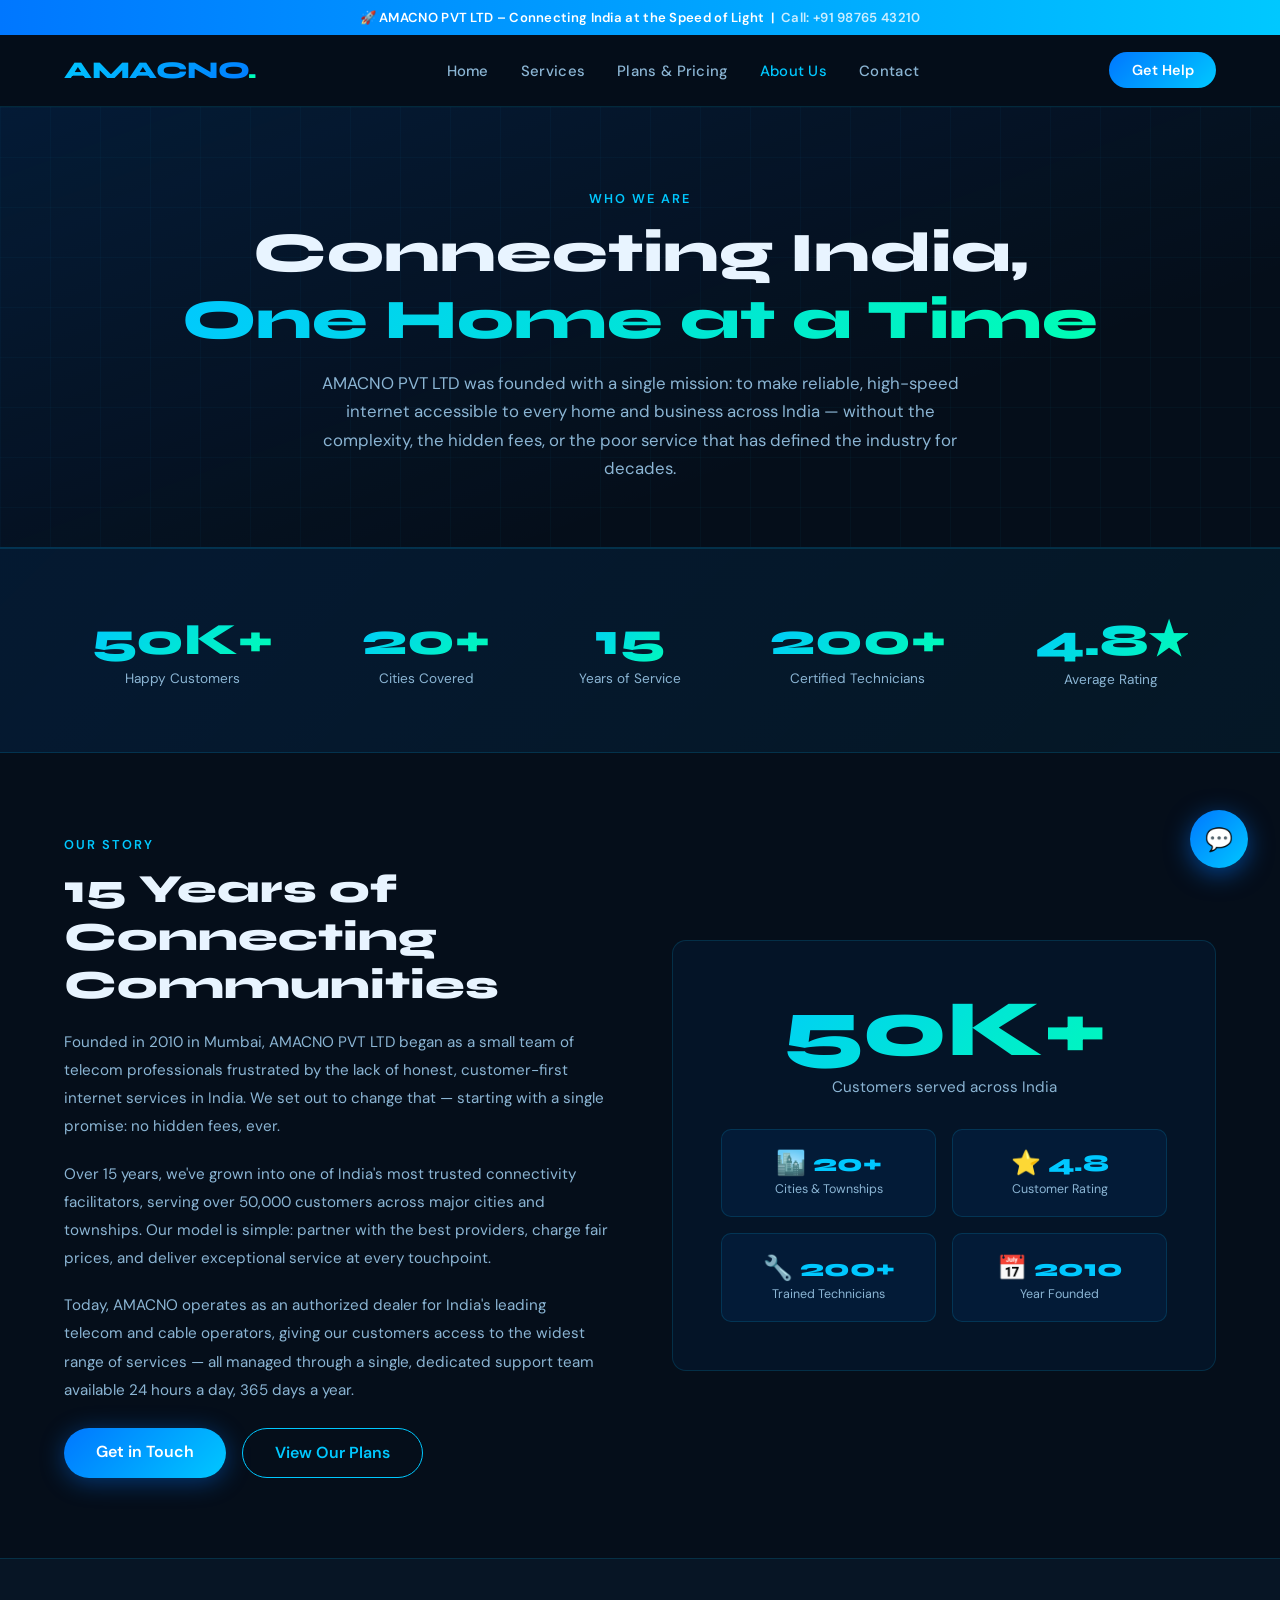
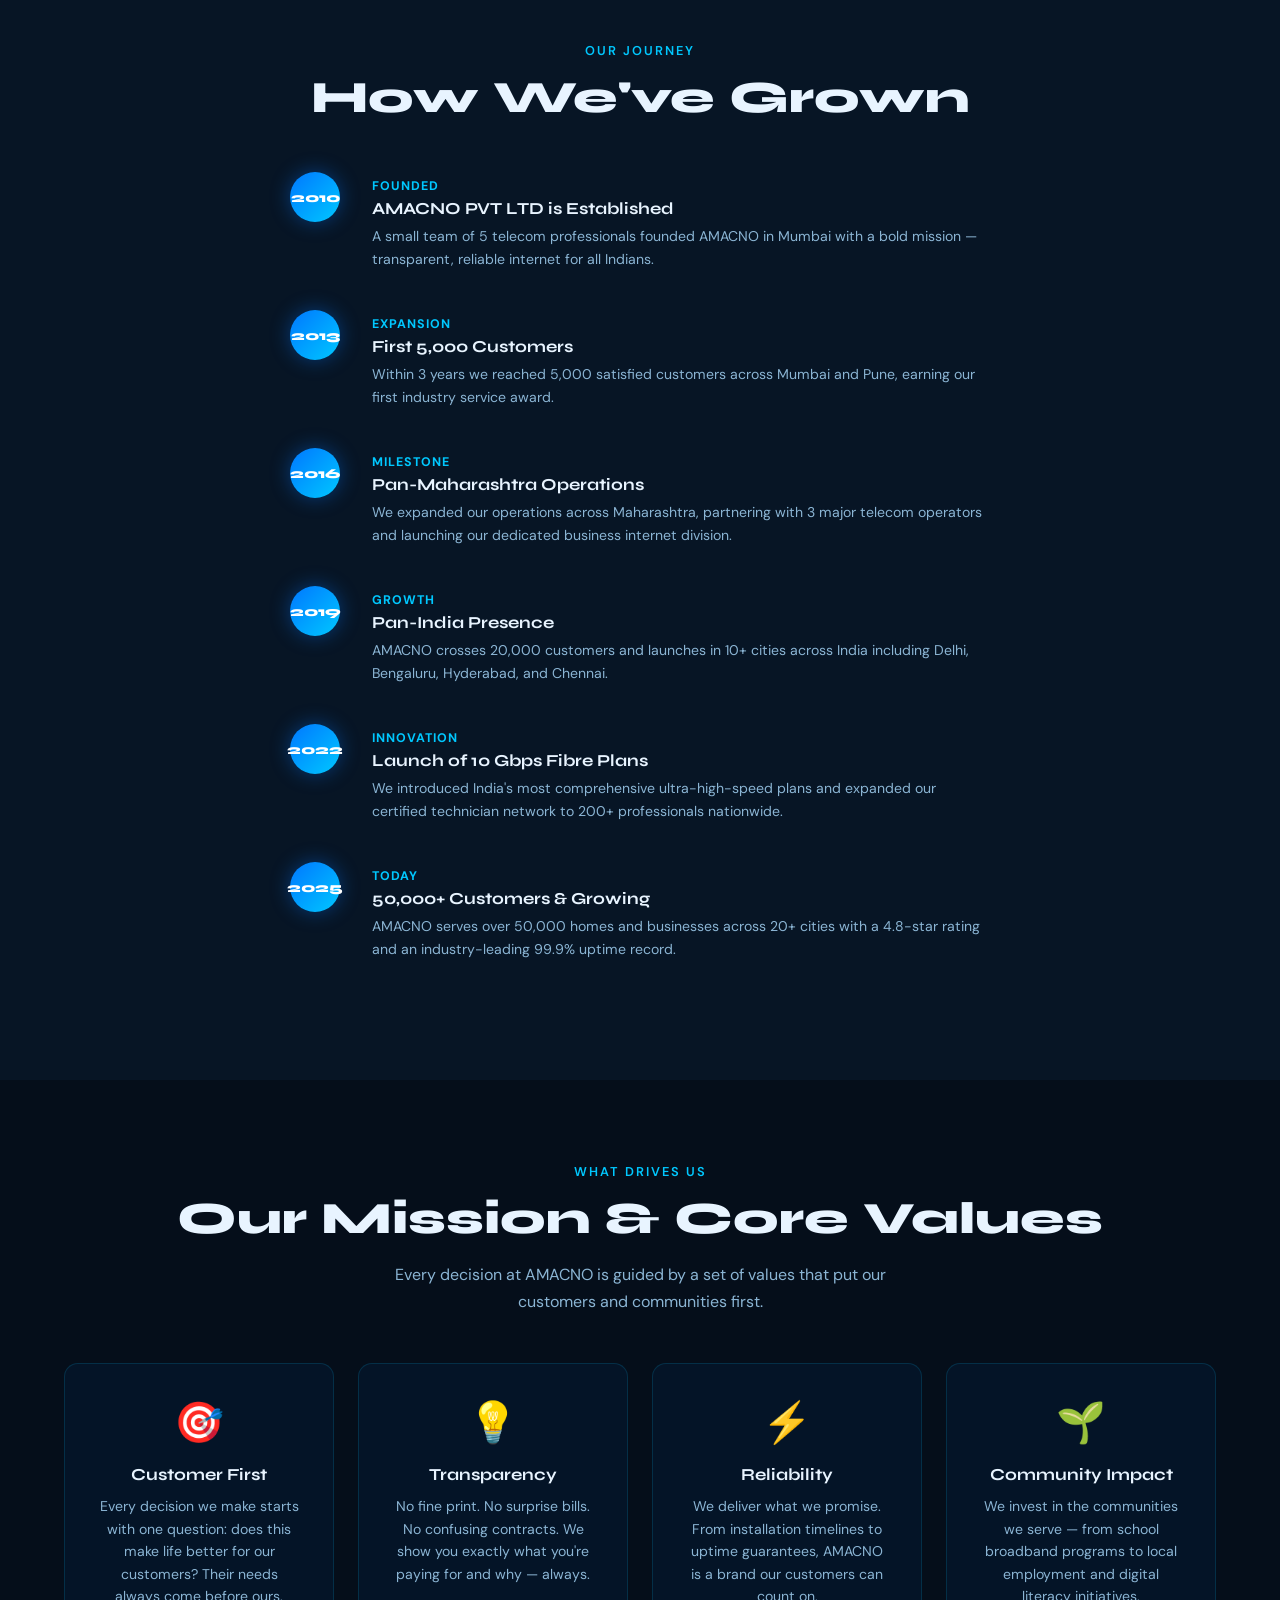
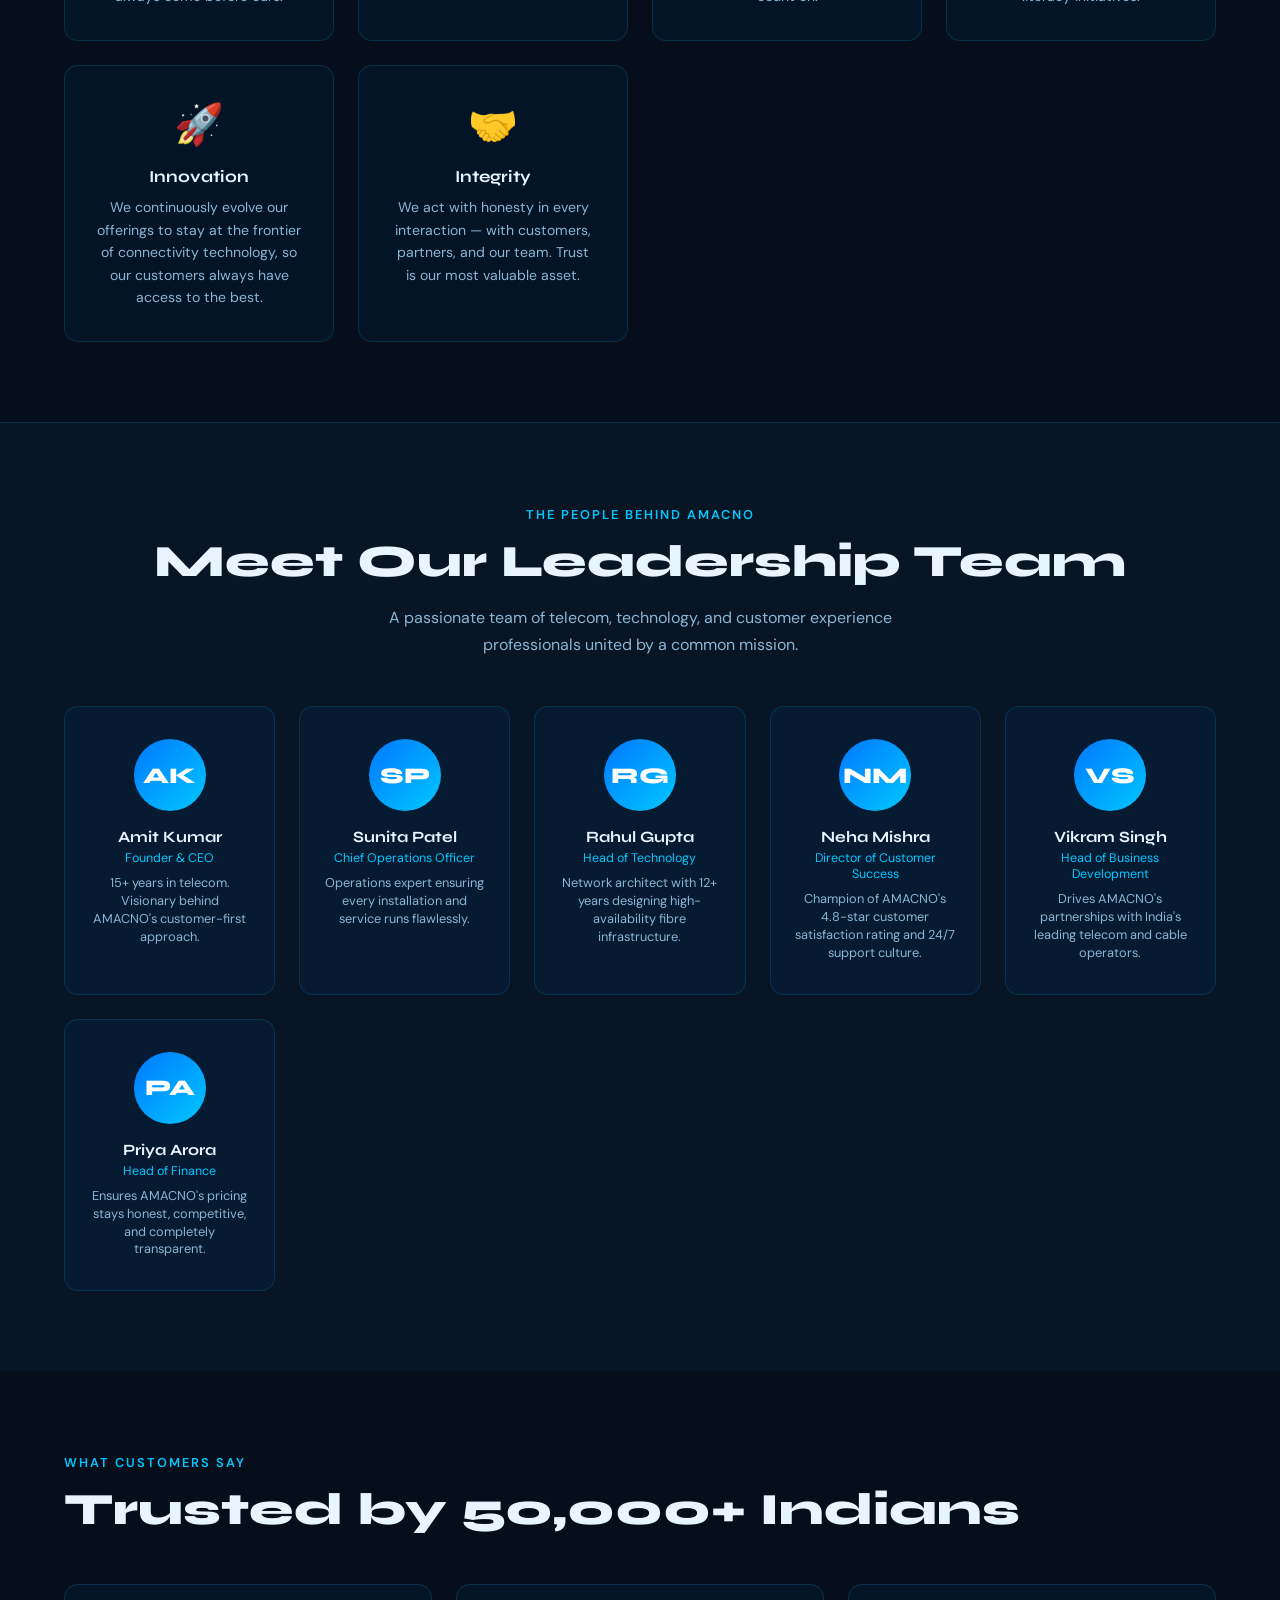
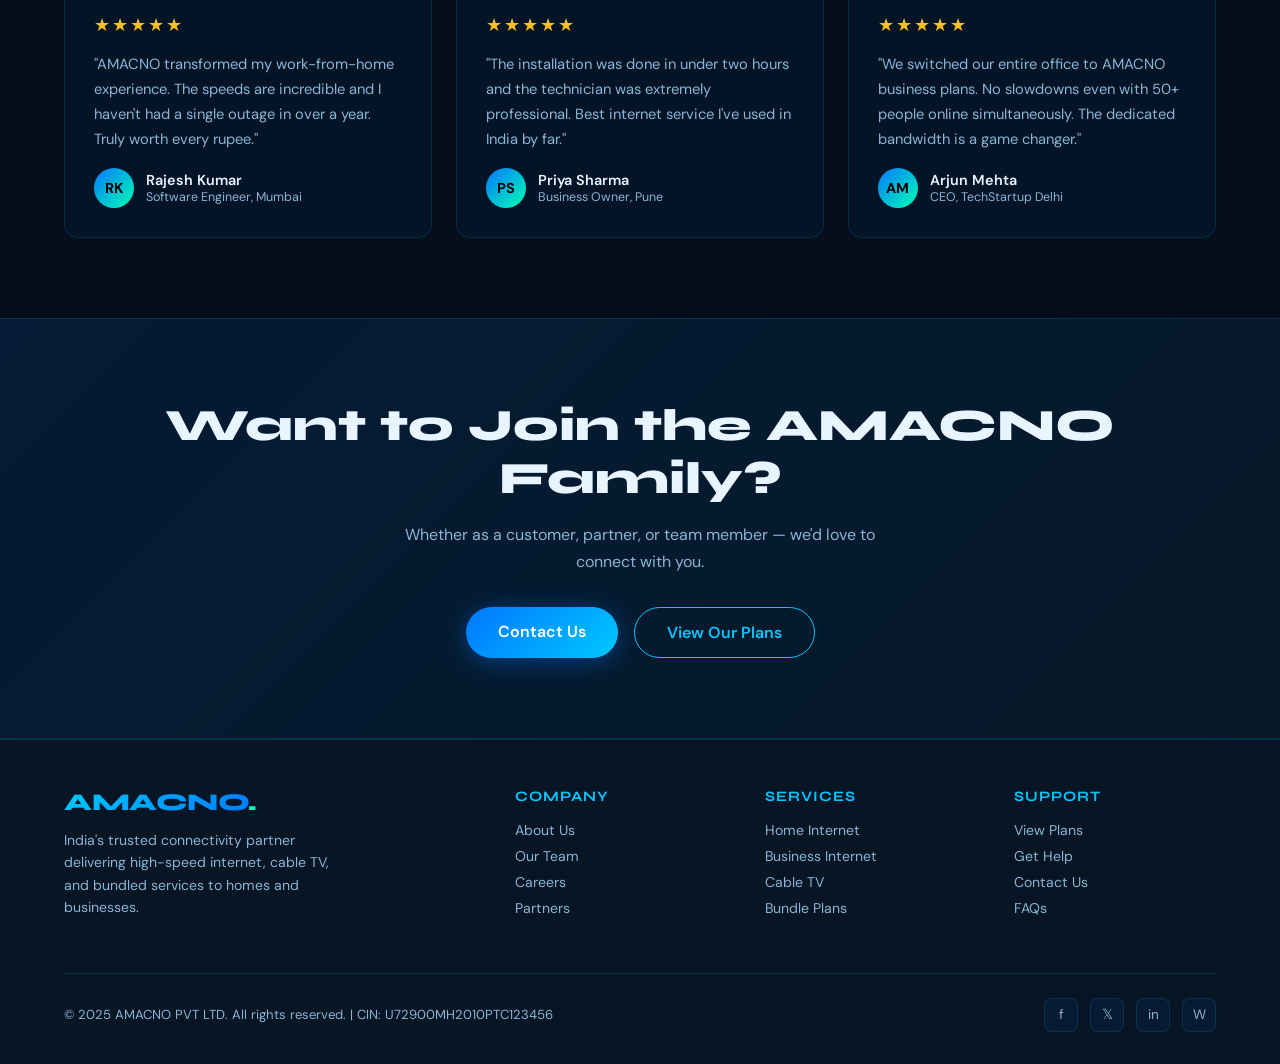
==== aboutus.html @ e86226d3 "Add files via upload" ====
<!DOCTYPE html>
<html lang="en">
<head>
<meta charset="UTF-8"/>
<meta name="viewport" content="width=device-width, initial-scale=1.0"/>
<title>About Us – AMACNO PVT LTD</title>
<link href="https://fonts.googleapis.com/css2?family=Syne:wght@400;600;700;800&family=DM+Sans:wght@300;400;500;600&display=swap" rel="stylesheet"/>
<link rel="stylesheet" href="shared.css"/>
<style>
/* ABOUT HERO */
.about-hero{
  padding:5rem 5vw 4rem;text-align:center;
  background:linear-gradient(160deg,rgba(0,120,255,.12),transparent 70%);
  border-bottom:1px solid var(--border);
  position:relative;overflow:hidden;
}
.about-hero::before{
  content:'';position:absolute;inset:0;
  background-image:linear-gradient(rgba(0,200,255,.03) 1px,transparent 1px),
    linear-gradient(90deg,rgba(0,200,255,.03) 1px,transparent 1px);
  background-size:50px 50px;
}
.about-hero>*{position:relative;z-index:1;}
.about-hero h1{font-family:'Syne',sans-serif;font-size:clamp(2rem,5vw,3.5rem);font-weight:800;margin-bottom:1rem;}
.about-hero .grad{background:linear-gradient(135deg,var(--accent),var(--accent3));-webkit-background-clip:text;-webkit-text-fill-color:transparent;}
.about-hero p{color:var(--text2);max-width:640px;margin:0 auto;line-height:1.7;font-size:1.05rem;}

/* STORY GRID */
.story-grid{display:grid;grid-template-columns:1fr 1fr;gap:4rem;align-items:center;padding:5rem 5vw;}
.story-text h2{font-family:'Syne',sans-serif;font-size:clamp(1.8rem,4vw,2.5rem);font-weight:800;margin-bottom:1.2rem;}
.story-text p{color:var(--text2);line-height:1.85;margin-bottom:1.2rem;font-size:.95rem;}
.about-visual{
  background:var(--card);border:1px solid var(--border);
  border-radius:var(--radius);padding:3rem;text-align:center;
}
.big-num{
  font-family:'Syne',sans-serif;font-size:5rem;font-weight:800;
  background:linear-gradient(135deg,var(--accent),var(--accent3));
  -webkit-background-clip:text;-webkit-text-fill-color:transparent;
  line-height:1;
}
.big-label{color:var(--text2);margin:.5rem 0 2rem;font-size:.95rem;}
.stats-mini{display:grid;grid-template-columns:1fr 1fr;gap:1rem;}
.stat-mini{background:rgba(0,120,255,.08);border:1px solid var(--border);border-radius:10px;padding:1.2rem;text-align:center;}
.stat-mini-num{font-family:'Syne',sans-serif;font-size:1.5rem;font-weight:800;color:var(--accent);}
.stat-mini-label{color:var(--text2);font-size:.78rem;margin-top:.2rem;}

/* TIMELINE */
.timeline{position:relative;padding:5rem 5vw;background:var(--bg2);border-top:1px solid var(--border);}
.timeline-line{position:absolute;left:calc(5vw + 24px);top:0;bottom:0;width:2px;background:linear-gradient(to bottom,transparent,var(--accent),transparent);}
.timeline-items{position:relative;z-index:1;max-width:700px;margin:0 auto;}
.timeline-item{display:flex;gap:2rem;margin-bottom:2.5rem;align-items:flex-start;}
.t-dot{
  width:50px;height:50px;flex-shrink:0;border-radius:50%;
  background:linear-gradient(135deg,var(--accent2),var(--accent));
  display:flex;align-items:center;justify-content:center;
  font-family:'Syne',sans-serif;font-weight:800;font-size:.85rem;color:#fff;
  box-shadow:0 0 20px rgba(0,120,255,.4);
}
.t-content{padding-top:.4rem;}
.t-year{color:var(--accent);font-size:.78rem;font-weight:700;letter-spacing:1px;text-transform:uppercase;}
.t-content h4{font-family:'Syne',sans-serif;font-size:1.05rem;font-weight:700;margin:.2rem 0 .4rem;}
.t-content p{color:var(--text2);font-size:.88rem;line-height:1.6;}

/* VALUES */
.values-grid{display:grid;grid-template-columns:repeat(auto-fit,minmax(220px,1fr));gap:1.5rem;}
.value-card{
  background:var(--card);border:1px solid var(--border);border-radius:var(--radius);
  padding:2rem;text-align:center;
  transition:transform .3s,border-color .3s;
}
.value-card:hover{transform:translateY(-5px);border-color:rgba(0,200,255,.3);}
.value-icon{font-size:2.5rem;margin-bottom:1rem;display:block;}
.value-card h3{font-family:'Syne',sans-serif;font-size:1.05rem;font-weight:700;margin-bottom:.6rem;}
.value-card p{color:var(--text2);font-size:.88rem;line-height:1.6;}

/* TEAM */
.team-grid{display:grid;grid-template-columns:repeat(auto-fit,minmax(180px,1fr));gap:1.5rem;}
.team-card{
  background:var(--card);border:1px solid var(--border);border-radius:var(--radius);
  padding:2rem 1.5rem;text-align:center;transition:transform .3s;
}
.team-card:hover{transform:translateY(-5px);}
.team-avatar{
  width:72px;height:72px;border-radius:50%;
  background:linear-gradient(135deg,var(--accent2),var(--accent));
  margin:0 auto 1rem;display:flex;align-items:center;justify-content:center;
  font-family:'Syne',sans-serif;font-size:1.4rem;font-weight:800;color:#fff;
}
.team-card h3{font-family:'Syne',sans-serif;font-size:.98rem;font-weight:700;}
.team-card .role{color:var(--accent);font-size:.78rem;margin-top:.25rem;}
.team-card .bio{color:var(--text2);font-size:.8rem;margin-top:.5rem;line-height:1.4;}

/* NUMBERS BAND */
.numbers-band{
  display:flex;justify-content:space-around;flex-wrap:wrap;gap:2rem;
  padding:4rem 5vw;
  background:linear-gradient(135deg,rgba(0,120,255,.1),rgba(0,200,255,.05));
  border-top:1px solid var(--border);border-bottom:1px solid var(--border);
}
.num-item{text-align:center;}
.num-big{font-family:'Syne',sans-serif;font-size:2.8rem;font-weight:800;background:linear-gradient(135deg,var(--accent),var(--accent3));-webkit-background-clip:text;-webkit-text-fill-color:transparent;}
.num-label{color:var(--text2);font-size:.85rem;margin-top:.25rem;}

@media(max-width:900px){.story-grid{grid-template-columns:1fr;}.timeline-line{display:none;}}
@media(max-width:640px){.numbers-band{gap:1.5rem;}}
</style>
</head>
<body>

<div class="top-banner">🚀 AMACNO PVT LTD – Connecting India at the Speed of Light &nbsp;|&nbsp; <span>Call: +91 98765 43210</span></div>

<nav>
  <a class="logo" href="index.html">AMACNO<span>.</span></a>
  <ul class="nav-links">
    <li><a href="index.html">Home</a></li>
    <li><a href="services.html">Services</a></li>
    <li><a href="plans.html">Plans & Pricing</a></li>
    <li><a href="aboutus.html" class="active">About Us</a></li>
    <li><a href="contact.html">Contact</a></li>
  </ul>
  <a class="nav-cta" href="contact.html">Get Help</a>
  <button class="hamburger" onclick="toggleMenu()"><span></span><span></span><span></span></button>
</nav>
<div class="mobile-menu" id="mobileMenu">
  <a href="index.html">🏠 Home</a><a href="services.html">📡 Services</a>
  <a href="plans.html">💰 Plans & Pricing</a><a href="aboutus.html">ℹ️ About Us</a>
  <a href="contact.html">📞 Contact</a><a onclick="openHelp()">💬 Get Help</a>
</div>

<!-- ABOUT HERO -->
<div class="about-hero">
  <div class="section-tag">Who We Are</div>
  <h1>Connecting India,<br><span class="grad">One Home at a Time</span></h1>
  <p>AMACNO PVT LTD was founded with a single mission: to make reliable, high-speed internet accessible to every home and business across India — without the complexity, the hidden fees, or the poor service that has defined the industry for decades.</p>
</div>

<!-- NUMBERS BAND -->
<div class="numbers-band">
  <div class="num-item"><div class="num-big">50K+</div><div class="num-label">Happy Customers</div></div>
  <div class="num-item"><div class="num-big">20+</div><div class="num-label">Cities Covered</div></div>
  <div class="num-item"><div class="num-big">15</div><div class="num-label">Years of Service</div></div>
  <div class="num-item"><div class="num-big">200+</div><div class="num-label">Certified Technicians</div></div>
  <div class="num-item"><div class="num-big">4.8★</div><div class="num-label">Average Rating</div></div>
</div>

<!-- STORY SECTION -->
<div class="story-grid">
  <div class="story-text">
    <div class="section-tag">Our Story</div>
    <h2>15 Years of Connecting Communities</h2>
    <p>Founded in 2010 in Mumbai, AMACNO PVT LTD began as a small team of telecom professionals frustrated by the lack of honest, customer-first internet services in India. We set out to change that — starting with a single promise: no hidden fees, ever.</p>
    <p>Over 15 years, we've grown into one of India's most trusted connectivity facilitators, serving over 50,000 customers across major cities and townships. Our model is simple: partner with the best providers, charge fair prices, and deliver exceptional service at every touchpoint.</p>
    <p>Today, AMACNO operates as an authorized dealer for India's leading telecom and cable operators, giving our customers access to the widest range of services — all managed through a single, dedicated support team available 24 hours a day, 365 days a year.</p>
    <div class="btn-group" style="margin-top:1.5rem;">
      <a class="btn-primary" href="contact.html">Get in Touch</a>
      <a class="btn-outline" href="plans.html">View Our Plans</a>
    </div>
  </div>
  <div class="about-visual">
    <div class="big-num">50K+</div>
    <div class="big-label">Customers served across India</div>
    <div class="stats-mini">
      <div class="stat-mini"><div class="stat-mini-num">🏙️ 20+</div><div class="stat-mini-label">Cities & Townships</div></div>
      <div class="stat-mini"><div class="stat-mini-num">⭐ 4.8</div><div class="stat-mini-label">Customer Rating</div></div>
      <div class="stat-mini"><div class="stat-mini-num">🔧 200+</div><div class="stat-mini-label">Trained Technicians</div></div>
      <div class="stat-mini"><div class="stat-mini-num">📅 2010</div><div class="stat-mini-label">Year Founded</div></div>
    </div>
  </div>
</div>

<!-- TIMELINE -->
<div class="timeline">
  <div class="section-header center" style="margin-bottom:3rem;">
    <div class="section-tag">Our Journey</div>
    <h2 class="section-title">How We've Grown</h2>
  </div>
  <div class="timeline-items">
    <div class="timeline-item">
      <div class="t-dot">2010</div>
      <div class="t-content"><div class="t-year">Founded</div><h4>AMACNO PVT LTD is Established</h4><p>A small team of 5 telecom professionals founded AMACNO in Mumbai with a bold mission — transparent, reliable internet for all Indians.</p></div>
    </div>
    <div class="timeline-item">
      <div class="t-dot">2013</div>
      <div class="t-content"><div class="t-year">Expansion</div><h4>First 5,000 Customers</h4><p>Within 3 years we reached 5,000 satisfied customers across Mumbai and Pune, earning our first industry service award.</p></div>
    </div>
    <div class="timeline-item">
      <div class="t-dot">2016</div>
      <div class="t-content"><div class="t-year">Milestone</div><h4>Pan-Maharashtra Operations</h4><p>We expanded our operations across Maharashtra, partnering with 3 major telecom operators and launching our dedicated business internet division.</p></div>
    </div>
    <div class="timeline-item">
      <div class="t-dot">2019</div>
      <div class="t-content"><div class="t-year">Growth</div><h4>Pan-India Presence</h4><p>AMACNO crosses 20,000 customers and launches in 10+ cities across India including Delhi, Bengaluru, Hyderabad, and Chennai.</p></div>
    </div>
    <div class="timeline-item">
      <div class="t-dot">2022</div>
      <div class="t-content"><div class="t-year">Innovation</div><h4>Launch of 10 Gbps Fibre Plans</h4><p>We introduced India's most comprehensive ultra-high-speed plans and expanded our certified technician network to 200+ professionals nationwide.</p></div>
    </div>
    <div class="timeline-item">
      <div class="t-dot">2025</div>
      <div class="t-content"><div class="t-year">Today</div><h4>50,000+ Customers & Growing</h4><p>AMACNO serves over 50,000 homes and businesses across 20+ cities with a 4.8-star rating and an industry-leading 99.9% uptime record.</p></div>
    </div>
  </div>
</div>

<!-- VALUES -->
<section>
  <div class="section-header center">
    <div class="section-tag">What Drives Us</div>
    <h2 class="section-title">Our Mission & Core Values</h2>
    <p class="section-sub">Every decision at AMACNO is guided by a set of values that put our customers and communities first.</p>
  </div>
  <div class="values-grid">
    <div class="value-card"><span class="value-icon">🎯</span><h3>Customer First</h3><p>Every decision we make starts with one question: does this make life better for our customers? Their needs always come before ours.</p></div>
    <div class="value-card"><span class="value-icon">💡</span><h3>Transparency</h3><p>No fine print. No surprise bills. No confusing contracts. We show you exactly what you're paying for and why — always.</p></div>
    <div class="value-card"><span class="value-icon">⚡</span><h3>Reliability</h3><p>We deliver what we promise. From installation timelines to uptime guarantees, AMACNO is a brand our customers can count on.</p></div>
    <div class="value-card"><span class="value-icon">🌱</span><h3>Community Impact</h3><p>We invest in the communities we serve — from school broadband programs to local employment and digital literacy initiatives.</p></div>
    <div class="value-card"><span class="value-icon">🚀</span><h3>Innovation</h3><p>We continuously evolve our offerings to stay at the frontier of connectivity technology, so our customers always have access to the best.</p></div>
    <div class="value-card"><span class="value-icon">🤝</span><h3>Integrity</h3><p>We act with honesty in every interaction — with customers, partners, and our team. Trust is our most valuable asset.</p></div>
  </div>
</section>

<!-- TEAM -->
<section style="background:var(--bg2);border-top:1px solid var(--border);">
  <div class="section-header center">
    <div class="section-tag">The People Behind AMACNO</div>
    <h2 class="section-title">Meet Our Leadership Team</h2>
    <p class="section-sub">A passionate team of telecom, technology, and customer experience professionals united by a common mission.</p>
  </div>
  <div class="team-grid">
    <div class="team-card"><div class="team-avatar">AK</div><h3>Amit Kumar</h3><div class="role">Founder & CEO</div><div class="bio">15+ years in telecom. Visionary behind AMACNO's customer-first approach.</div></div>
    <div class="team-card"><div class="team-avatar">SP</div><h3>Sunita Patel</h3><div class="role">Chief Operations Officer</div><div class="bio">Operations expert ensuring every installation and service runs flawlessly.</div></div>
    <div class="team-card"><div class="team-avatar">RG</div><h3>Rahul Gupta</h3><div class="role">Head of Technology</div><div class="bio">Network architect with 12+ years designing high-availability fibre infrastructure.</div></div>
    <div class="team-card"><div class="team-avatar">NM</div><h3>Neha Mishra</h3><div class="role">Director of Customer Success</div><div class="bio">Champion of AMACNO's 4.8-star customer satisfaction rating and 24/7 support culture.</div></div>
    <div class="team-card"><div class="team-avatar">VS</div><h3>Vikram Singh</h3><div class="role">Head of Business Development</div><div class="bio">Drives AMACNO's partnerships with India's leading telecom and cable operators.</div></div>
    <div class="team-card"><div class="team-avatar">PA</div><h3>Priya Arora</h3><div class="role">Head of Finance</div><div class="bio">Ensures AMACNO's pricing stays honest, competitive, and completely transparent.</div></div>
  </div>
</section>

<!-- TESTIMONIALS -->
<section>
  <div class="section-header">
    <div class="section-tag">What Customers Say</div>
    <h2 class="section-title">Trusted by 50,000+ Indians</h2>
  </div>
  <div class="testimonials-grid">
    <div class="testimonial"><div class="stars">★★★★★</div><p>"AMACNO transformed my work-from-home experience. The speeds are incredible and I haven't had a single outage in over a year. Truly worth every rupee."</p><div class="t-author"><div class="t-avatar">RK</div><div><div class="t-name">Rajesh Kumar</div><div class="t-role">Software Engineer, Mumbai</div></div></div></div>
    <div class="testimonial"><div class="stars">★★★★★</div><p>"The installation was done in under two hours and the technician was extremely professional. Best internet service I've used in India by far."</p><div class="t-author"><div class="t-avatar">PS</div><div><div class="t-name">Priya Sharma</div><div class="t-role">Business Owner, Pune</div></div></div></div>
    <div class="testimonial"><div class="stars">★★★★★</div><p>"We switched our entire office to AMACNO business plans. No slowdowns even with 50+ people online simultaneously. The dedicated bandwidth is a game changer."</p><div class="t-author"><div class="t-avatar">AM</div><div><div class="t-name">Arjun Mehta</div><div class="t-role">CEO, TechStartup Delhi</div></div></div></div>
  </div>
</section>

<!-- CTA -->
<div class="cta-section">
  <h2>Want to Join the AMACNO Family?</h2>
  <p>Whether as a customer, partner, or team member — we'd love to connect with you.</p>
  <div class="btn-group" style="justify-content:center;">
    <a class="btn-primary" href="contact.html">Contact Us</a>
    <a class="btn-outline" href="plans.html">View Our Plans</a>
  </div>
</div>

<!-- FOOTER -->
<footer>
  <div class="footer-grid">
    <div class="footer-brand">
      <a class="logo" href="index.html">AMACNO<span>.</span></a>
      <p>India's trusted connectivity partner delivering high-speed internet, cable TV, and bundled services to homes and businesses.</p>
    </div>
    <div class="footer-col"><h4>Company</h4><a href="aboutus.html">About Us</a><a href="aboutus.html">Our Team</a><a href="contact.html">Careers</a><a href="contact.html">Partners</a></div>
    <div class="footer-col"><h4>Services</h4><a href="services.html">Home Internet</a><a href="services.html">Business Internet</a><a href="services.html">Cable TV</a><a href="services.html">Bundle Plans</a></div>
    <div class="footer-col"><h4>Support</h4><a href="plans.html">View Plans</a><a onclick="openHelp()" style="cursor:pointer;">Get Help</a><a href="contact.html">Contact Us</a><a href="plans.html">FAQs</a></div>
  </div>
  <div class="footer-bottom">
    <div>© 2025 AMACNO PVT LTD. All rights reserved. | CIN: U72900MH2010PTC123456</div>
    <div class="social-links"><a class="social-link">f</a><a class="social-link">𝕏</a><a class="social-link">in</a><a class="social-link">W</a></div>
  </div>
</footer>

<a id="scrollTop" onclick="window.scrollTo({top:0,behavior:'smooth'})">↑</a>
<button class="help-fab" onclick="openHelp()">💬</button>
<div class="overlay" id="overlay" onclick="closeHelp()"></div>
<div class="help-popup" id="helpPopup">
  <div class="popup-header">
    <div class="popup-header-text"><h3>AMACNO Support</h3><p>How can we help you today?</p></div>
    <button class="popup-close" onclick="closeHelp()">✕</button>
  </div>
  <div class="popup-body">
    <div class="popup-options">
      <a class="popup-option" href="plans.html"><div class="pop-icon">💰</div><div><div class="pop-title">View Plans & Pricing</div><div class="pop-sub">Find the right plan for you</div></div></a>
      <a class="popup-option" href="contact.html"><div class="pop-icon">📞</div><div><div class="pop-title">Request a New Connection</div><div class="pop-sub">Get connected in 48 hours</div></div></a>
      <a class="popup-option" href="contact.html"><div class="pop-icon">🔧</div><div><div class="pop-title">Technical Support</div><div class="pop-sub">Troubleshoot your connection</div></div></a>
    </div>
    <div class="popup-chat">
      <p>💬 Chat with us — we reply instantly</p>
      <div class="chat-messages" id="chatMessages"></div>
      <div class="chat-input-row">
        <input class="chat-input" id="chatInput" placeholder="Type your question..." onkeypress="if(event.key==='Enter')sendChat()"/>
        <button class="chat-send" onclick="sendChat()">➤</button>
      </div>
    </div>
  </div>
</div>
<script>
function toggleMenu(){document.getElementById('mobileMenu').classList.toggle('open');}
function openHelp(){document.getElementById('helpPopup').classList.add('active');document.getElementById('overlay').classList.add('active');}
function closeHelp(){document.getElementById('helpPopup').classList.remove('active');document.getElementById('overlay').classList.remove('active');}
const botReplies=["Thanks for your interest in AMACNO! Call +91 98765 43210 for any queries.","We've been connecting India since 2010 with 50,000+ happy customers.","Fill the contact form and our team will respond within the hour.","Plans start from ₹499/month — no hidden fees, no contracts.","We operate in 20+ cities across India. Contact us to check availability."];
let botIdx=0;
function sendChat(){const inp=document.getElementById('chatInput'),msgs=document.getElementById('chatMessages'),txt=inp.value.trim();if(!txt)return;msgs.innerHTML+=`<div class="chat-msg user">${txt}</div>`;inp.value='';setTimeout(()=>{msgs.innerHTML+=`<div class="chat-msg bot">🤖 ${botReplies[botIdx%botReplies.length]}</div>`;botIdx++;msgs.scrollTop=msgs.scrollHeight;},700);msgs.scrollTop=msgs.scrollHeight;}
window.addEventListener('scroll',()=>{document.getElementById('scrollTop').classList.toggle('visible',window.scrollY>400);});
</script>
</body>
</html>
---- shared.css ----
@import url('https://fonts.googleapis.com/css2?family=Syne:wght@400;600;700;800&family=DM+Sans:wght@300;400;500;600&display=swap');

:root {
  --bg: #050e1a;
  --bg2: #071525;
  --bg3: #0a1f36;
  --accent: #00c8ff;
  --accent2: #0077ff;
  --accent3: #00ffb3;
  --text: #e8f4ff;
  --text2: #8bb5d4;
  --card: rgba(0,120,255,0.06);
  --border: rgba(0,200,255,0.15);
  --radius: 14px;
  --nav-h: 72px;
  --shadow: 0 8px 40px rgba(0,120,255,0.15);
}
*{margin:0;padding:0;box-sizing:border-box;}
html{scroll-behavior:smooth;}
body{
  font-family:'DM Sans',sans-serif;
  background:var(--bg);
  color:var(--text);
  min-height:100vh;
  overflow-x:hidden;
}

/* TOP BANNER */
.top-banner{
  background:linear-gradient(90deg,var(--accent2),var(--accent));
  text-align:center;padding:.55rem 1rem;
  font-size:.82rem;font-weight:600;color:#fff;letter-spacing:.3px;
}
.top-banner span{opacity:.8;}

/* NAV */
nav{
  position:sticky;top:0;left:0;right:0;z-index:900;
  height:var(--nav-h);
  background:rgba(5,14,26,0.95);
  backdrop-filter:blur(18px);
  border-bottom:1px solid var(--border);
  display:flex;align-items:center;justify-content:space-between;
  padding:0 5vw;
}
.logo{
  font-family:'Syne',sans-serif;font-weight:800;font-size:1.5rem;
  background:linear-gradient(135deg,var(--accent),var(--accent2));
  -webkit-background-clip:text;-webkit-text-fill-color:transparent;
  letter-spacing:-0.5px;text-decoration:none;
}
.logo span{-webkit-text-fill-color:var(--accent3);}
.nav-links{display:flex;gap:2rem;list-style:none;align-items:center;}
.nav-links a{
  color:var(--text2);text-decoration:none;
  font-size:.93rem;font-weight:500;letter-spacing:.3px;
  transition:color .2s;
}
.nav-links a:hover,.nav-links a.active{color:var(--accent);}
.nav-cta{
  background:linear-gradient(135deg,var(--accent2),var(--accent));
  color:#fff;border:none;padding:.55rem 1.4rem;
  border-radius:50px;font-family:'DM Sans',sans-serif;
  font-size:.9rem;font-weight:600;cursor:pointer;
  text-decoration:none;display:inline-block;
  transition:opacity .2s,transform .2s;
}
.nav-cta:hover{opacity:.85;transform:translateY(-1px);}
.hamburger{display:none;flex-direction:column;gap:5px;cursor:pointer;background:none;border:none;padding:4px;}
.hamburger span{width:24px;height:2px;background:var(--text);border-radius:2px;transition:.3s;}
.mobile-menu{
  display:none;position:fixed;top:calc(var(--nav-h) + 35px);
  left:0;right:0;background:var(--bg2);
  border-bottom:1px solid var(--border);
  padding:1.5rem 5vw;z-index:899;
}
.mobile-menu.open{display:block;}
.mobile-menu a{
  display:block;padding:.75rem 0;color:var(--text2);
  text-decoration:none;font-size:1rem;
  border-bottom:1px solid var(--border);
}
.mobile-menu a:last-child{border:none;}

/* PAGE HERO */
.page-hero{
  padding:5rem 5vw 3.5rem;text-align:center;
  border-bottom:1px solid var(--border);
  background:linear-gradient(160deg,rgba(0,120,255,0.1),transparent 70%);
  position:relative;overflow:hidden;
}
.page-hero::before{
  content:'';position:absolute;inset:0;
  background-image:linear-gradient(rgba(0,200,255,0.03) 1px,transparent 1px),
    linear-gradient(90deg,rgba(0,200,255,0.03) 1px,transparent 1px);
  background-size:50px 50px;
}
.page-hero>*{position:relative;z-index:1;}
.page-hero h1{
  font-family:'Syne',sans-serif;
  font-size:clamp(2rem,5vw,3.2rem);font-weight:800;margin-bottom:.75rem;
}
.page-hero p{color:var(--text2);max-width:580px;margin:0 auto;line-height:1.7;}

/* SECTION */
section{padding:5rem 5vw;}
.section-tag{
  display:inline-block;color:var(--accent);font-size:.8rem;
  font-weight:600;letter-spacing:2px;text-transform:uppercase;margin-bottom:.75rem;
}
.section-title{
  font-family:'Syne',sans-serif;font-size:clamp(1.8rem,4vw,2.8rem);
  font-weight:800;margin-bottom:1rem;
}
.section-sub{color:var(--text2);font-size:1rem;line-height:1.7;max-width:560px;}
.section-header{margin-bottom:3rem;}
.section-header.center{text-align:center;}
.section-header.center .section-sub{margin:0 auto;}

/* CARDS */
.cards-grid{display:grid;grid-template-columns:repeat(auto-fit,minmax(260px,1fr));gap:1.5rem;}
.card{
  background:var(--card);border:1px solid var(--border);
  border-radius:var(--radius);padding:2rem;
  transition:transform .3s,border-color .3s,box-shadow .3s;
  position:relative;overflow:hidden;
}
.card::before{
  content:'';position:absolute;top:0;left:0;right:0;height:2px;
  background:linear-gradient(90deg,var(--accent2),var(--accent));
  opacity:0;transition:opacity .3s;
}
.card:hover{transform:translateY(-6px);border-color:rgba(0,200,255,0.3);box-shadow:var(--shadow);}
.card:hover::before{opacity:1;}
.card-icon{
  width:52px;height:52px;border-radius:12px;
  background:rgba(0,120,255,0.15);
  display:flex;align-items:center;justify-content:center;
  font-size:1.5rem;margin-bottom:1.2rem;
  border:1px solid rgba(0,120,255,0.2);
}
.card h3{font-family:'Syne',sans-serif;font-size:1.1rem;font-weight:700;margin-bottom:.6rem;}
.card p{color:var(--text2);font-size:.9rem;line-height:1.6;}

/* BUTTONS */
.btn-primary{
  background:linear-gradient(135deg,var(--accent2),var(--accent));
  color:#fff;padding:.85rem 2rem;border-radius:50px;
  font-size:1rem;font-weight:600;cursor:pointer;border:none;
  font-family:'DM Sans',sans-serif;text-decoration:none;display:inline-block;
  transition:transform .2s,box-shadow .2s;
  box-shadow:0 4px 24px rgba(0,120,255,0.4);
}
.btn-primary:hover{transform:translateY(-2px);box-shadow:0 8px 32px rgba(0,120,255,0.5);}
.btn-outline{
  background:transparent;border:1.5px solid var(--accent);
  color:var(--accent);padding:.85rem 2rem;border-radius:50px;
  font-size:1rem;font-weight:600;cursor:pointer;
  font-family:'DM Sans',sans-serif;text-decoration:none;display:inline-block;
  transition:background .2s,color .2s;
}
.btn-outline:hover{background:var(--accent);color:#000;}
.btn-group{display:flex;gap:1rem;flex-wrap:wrap;}

/* CTA SECTION */
.cta-section{
  padding:5rem 5vw;text-align:center;
  background:linear-gradient(135deg,rgba(0,120,255,0.12),rgba(0,200,255,0.06));
  border-top:1px solid var(--border);border-bottom:1px solid var(--border);
}
.cta-section h2{font-family:'Syne',sans-serif;font-size:clamp(1.8rem,4vw,2.8rem);font-weight:800;margin-bottom:1rem;}
.cta-section p{color:var(--text2);max-width:520px;margin:0 auto 2rem;line-height:1.7;}
.cta-section .btn-group{justify-content:center;}

/* TESTIMONIALS */
.testimonials-grid{display:grid;grid-template-columns:repeat(auto-fit,minmax(280px,1fr));gap:1.5rem;}
.testimonial{
  background:var(--card);border:1px solid var(--border);
  border-radius:var(--radius);padding:1.8rem;
}
.stars{color:#fbbf24;font-size:1.1rem;margin-bottom:1rem;letter-spacing:2px;}
.testimonial p{color:var(--text2);font-size:.92rem;line-height:1.7;margin-bottom:1rem;}
.t-author{display:flex;align-items:center;gap:.75rem;}
.t-avatar{
  width:40px;height:40px;border-radius:50%;
  background:linear-gradient(135deg,var(--accent2),var(--accent3));
  display:flex;align-items:center;justify-content:center;
  font-weight:700;font-size:.9rem;color:#000;flex-shrink:0;
}
.t-name{font-weight:600;font-size:.9rem;}
.t-role{color:var(--text2);font-size:.78rem;}

/* FAQ */
.faq-section{padding:5rem 5vw;background:var(--bg2);}
.faq-list{max-width:760px;margin:2rem auto 0;}
.faq-item{border:1px solid var(--border);border-radius:10px;margin-bottom:.75rem;overflow:hidden;}
.faq-q{
  padding:1.2rem 1.5rem;cursor:pointer;
  display:flex;justify-content:space-between;align-items:center;
  font-weight:600;font-size:.95rem;transition:background .2s;
}
.faq-q:hover{background:rgba(0,200,255,0.05);}
.faq-q.open{color:var(--accent);}
.faq-icon{font-size:1.2rem;transition:transform .3s;color:var(--accent);}
.faq-q.open .faq-icon{transform:rotate(45deg);}
.faq-a{max-height:0;overflow:hidden;transition:max-height .35s ease;padding:0 1.5rem;color:var(--text2);font-size:.9rem;line-height:1.7;}
.faq-a.open{max-height:200px;padding:0 1.5rem 1.2rem;}

/* FOOTER */
footer{background:var(--bg2);border-top:1px solid var(--border);padding:3rem 5vw 2rem;}
.footer-grid{display:grid;grid-template-columns:2fr 1fr 1fr 1fr;gap:3rem;margin-bottom:3rem;}
.footer-brand p{color:var(--text2);font-size:.88rem;line-height:1.6;margin-top:.75rem;max-width:280px;}
.footer-col h4{font-family:'Syne',sans-serif;font-size:.9rem;font-weight:700;color:var(--accent);letter-spacing:1px;text-transform:uppercase;margin-bottom:1rem;}
.footer-col a{display:block;color:var(--text2);text-decoration:none;font-size:.88rem;margin-bottom:.5rem;transition:color .2s;}
.footer-col a:hover{color:var(--text);}
.footer-bottom{border-top:1px solid var(--border);padding-top:1.5rem;display:flex;justify-content:space-between;align-items:center;flex-wrap:wrap;gap:1rem;font-size:.82rem;color:var(--text2);}
.social-links{display:flex;gap:.75rem;}
.social-link{
  width:34px;height:34px;border-radius:8px;
  background:var(--card);border:1px solid var(--border);
  display:flex;align-items:center;justify-content:center;
  text-decoration:none;color:var(--text2);font-size:.85rem;
  transition:border-color .2s,color .2s;
}
.social-link:hover{border-color:var(--accent);color:var(--accent);}

/* HELP FAB */
.help-fab{
  position:fixed;bottom:2rem;right:2rem;z-index:1000;
  width:58px;height:58px;border-radius:50%;
  background:linear-gradient(135deg,var(--accent2),var(--accent));
  border:none;cursor:pointer;display:flex;align-items:center;justify-content:center;
  font-size:1.4rem;color:#fff;
  box-shadow:0 6px 24px rgba(0,120,255,0.5);
  transition:transform .2s;animation:pulsebtn 2s ease infinite;
}
.help-fab:hover{transform:scale(1.1);}
@keyframes pulsebtn{
  0%,100%{box-shadow:0 6px 24px rgba(0,120,255,0.5);}
  50%{box-shadow:0 6px 36px rgba(0,200,255,0.7);}
}
.overlay{display:none;position:fixed;inset:0;background:rgba(0,0,0,.7);z-index:998;backdrop-filter:blur(4px);}
.overlay.active{display:block;}
.help-popup{
  display:none;position:fixed;bottom:5.5rem;right:2rem;z-index:999;
  width:360px;background:var(--bg3);
  border:1px solid var(--border);border-radius:18px;
  box-shadow:0 24px 60px rgba(0,0,0,.5);overflow:hidden;
}
.help-popup.active{display:block;animation:slideUp .3s ease;}
@keyframes slideUp{from{opacity:0;transform:translateY(20px);}to{opacity:1;transform:translateY(0);}}
.popup-header{
  background:linear-gradient(135deg,var(--accent2),var(--accent));
  padding:1.5rem;display:flex;justify-content:space-between;align-items:center;
}
.popup-header-text h3{font-family:'Syne',sans-serif;font-weight:800;color:#fff;font-size:1.1rem;}
.popup-header-text p{color:rgba(255,255,255,0.8);font-size:.8rem;margin-top:.2rem;}
.popup-close{background:rgba(255,255,255,0.2);border:none;color:#fff;width:28px;height:28px;border-radius:50%;cursor:pointer;font-size:1rem;display:flex;align-items:center;justify-content:center;}
.popup-body{padding:1.5rem;}
.popup-options{display:flex;flex-direction:column;gap:.75rem;margin-bottom:1.25rem;}
.popup-option{
  display:flex;align-items:center;gap:1rem;
  background:var(--card);border:1px solid var(--border);
  border-radius:10px;padding:1rem;text-decoration:none;color:var(--text);
  transition:border-color .2s,transform .2s;
}
.popup-option:hover{border-color:var(--accent);transform:translateX(4px);}
.pop-icon{width:38px;height:38px;border-radius:9px;background:rgba(0,120,255,0.15);display:flex;align-items:center;justify-content:center;font-size:1.1rem;flex-shrink:0;}
.pop-title{font-weight:600;font-size:.9rem;}
.pop-sub{color:var(--text2);font-size:.78rem;margin-top:.1rem;}
.popup-chat{border-top:1px solid var(--border);padding-top:1.25rem;}
.popup-chat p{font-size:.82rem;color:var(--text2);margin-bottom:.75rem;}
.chat-input-row{display:flex;gap:.5rem;}
.chat-input{flex:1;background:rgba(0,120,255,0.06);border:1px solid var(--border);border-radius:8px;padding:.6rem .85rem;color:var(--text);font-family:'DM Sans',sans-serif;font-size:.88rem;outline:none;}
.chat-input:focus{border-color:var(--accent);}
.chat-send{background:var(--accent2);border:none;color:#fff;border-radius:8px;padding:.6rem .9rem;cursor:pointer;font-size:.95rem;transition:background .2s;}
.chat-send:hover{background:var(--accent);}
.chat-messages{margin-top:.75rem;max-height:120px;overflow-y:auto;font-size:.82rem;}
.chat-msg{padding:.4rem .6rem;border-radius:6px;margin-bottom:.4rem;}
.chat-msg.user{background:rgba(0,120,255,0.15);text-align:right;}
.chat-msg.bot{background:rgba(0,200,255,0.08);color:var(--text2);}

/* SCROLL TOP */
#scrollTop{
  position:fixed;bottom:5.5rem;right:5.5rem;z-index:997;
  width:44px;height:44px;border-radius:50%;
  background:var(--bg3);border:1px solid var(--border);
  color:var(--text2);font-size:1.1rem;cursor:pointer;
  display:flex;align-items:center;justify-content:center;
  opacity:0;transition:opacity .3s;text-decoration:none;
}
#scrollTop.visible{opacity:1;}

/* ANIMATIONS */
@keyframes fadeUp{from{opacity:0;transform:translateY(24px);}to{opacity:1;transform:translateY(0);}}
.fade-in{animation:fadeUp .7s ease both;}

/* RESPONSIVE */
@media(max-width:900px){
  .footer-grid{grid-template-columns:1fr 1fr;}
}
@media(max-width:640px){
  .nav-links{display:none;}
  .hamburger{display:flex;}
  .footer-grid{grid-template-columns:1fr;}
  .help-popup{width:calc(100vw - 2rem);right:1rem;}
  #scrollTop{right:4.5rem;bottom:2rem;}
}
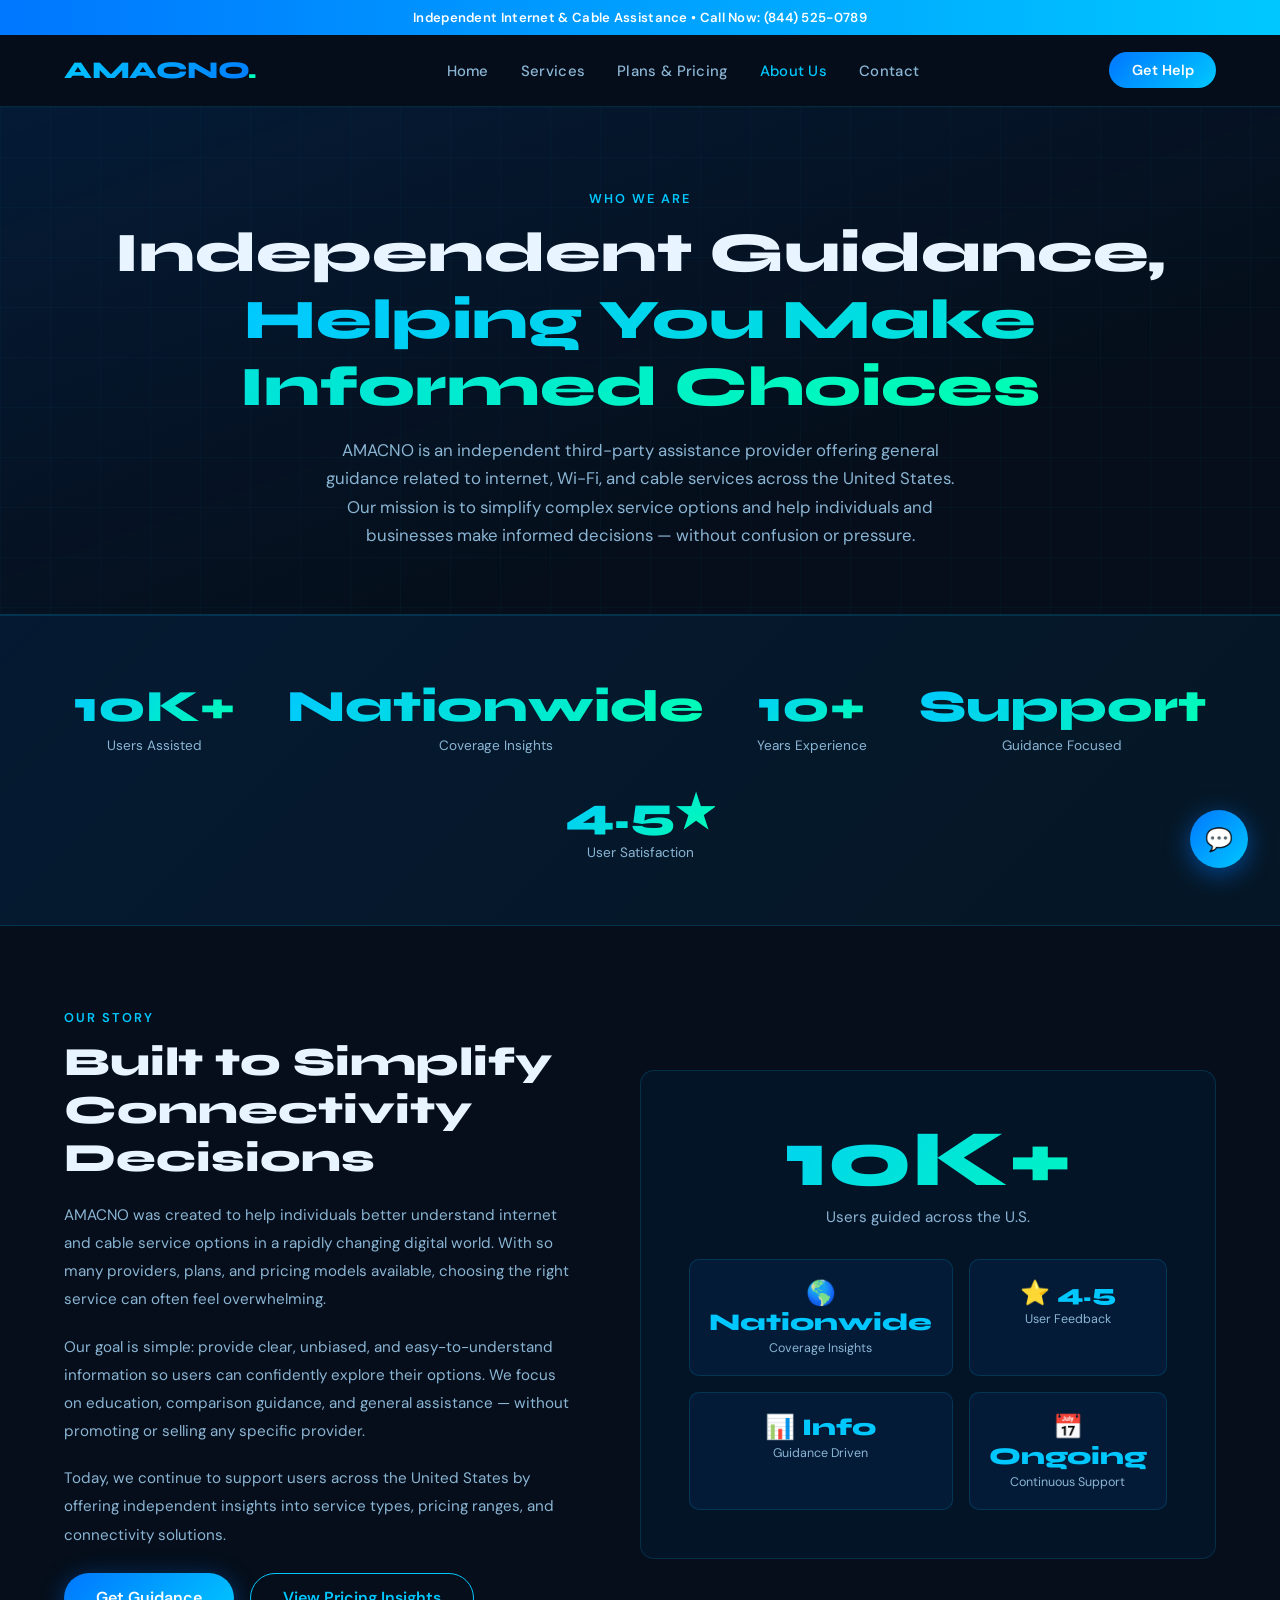
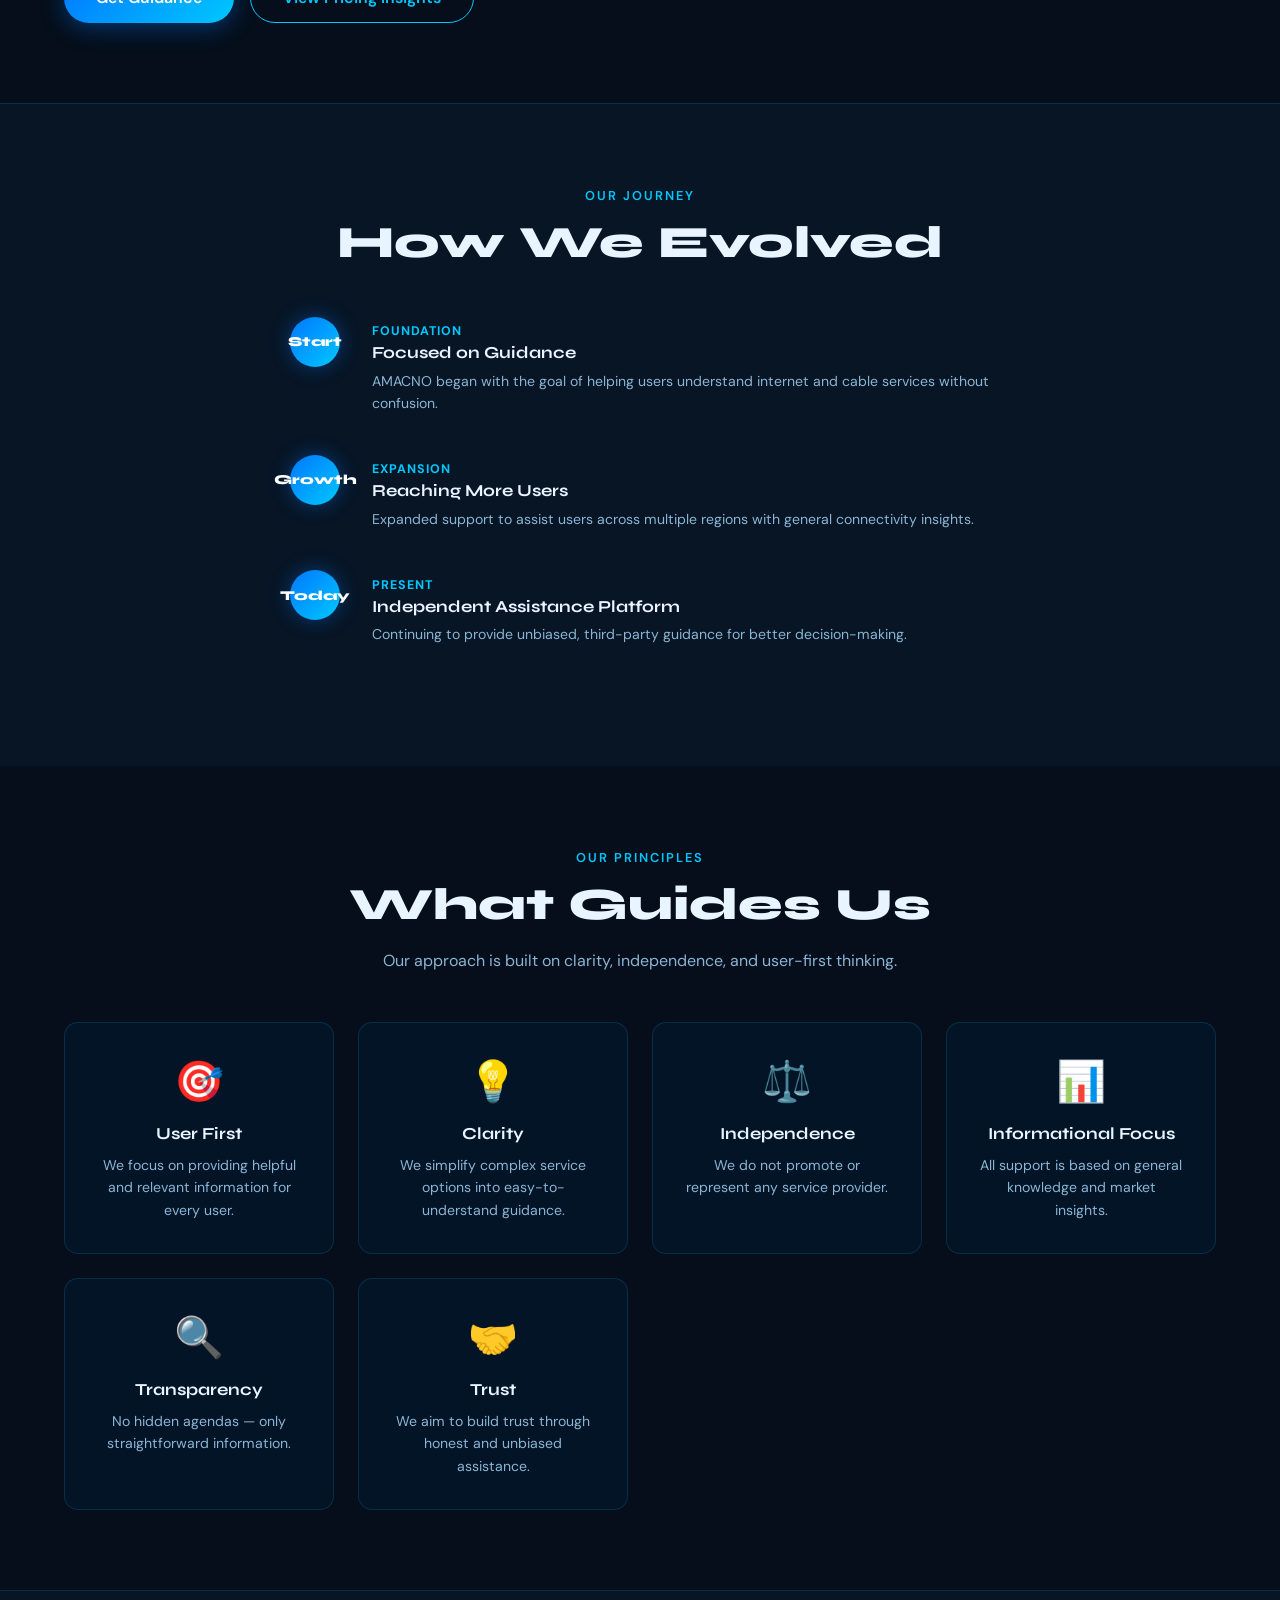
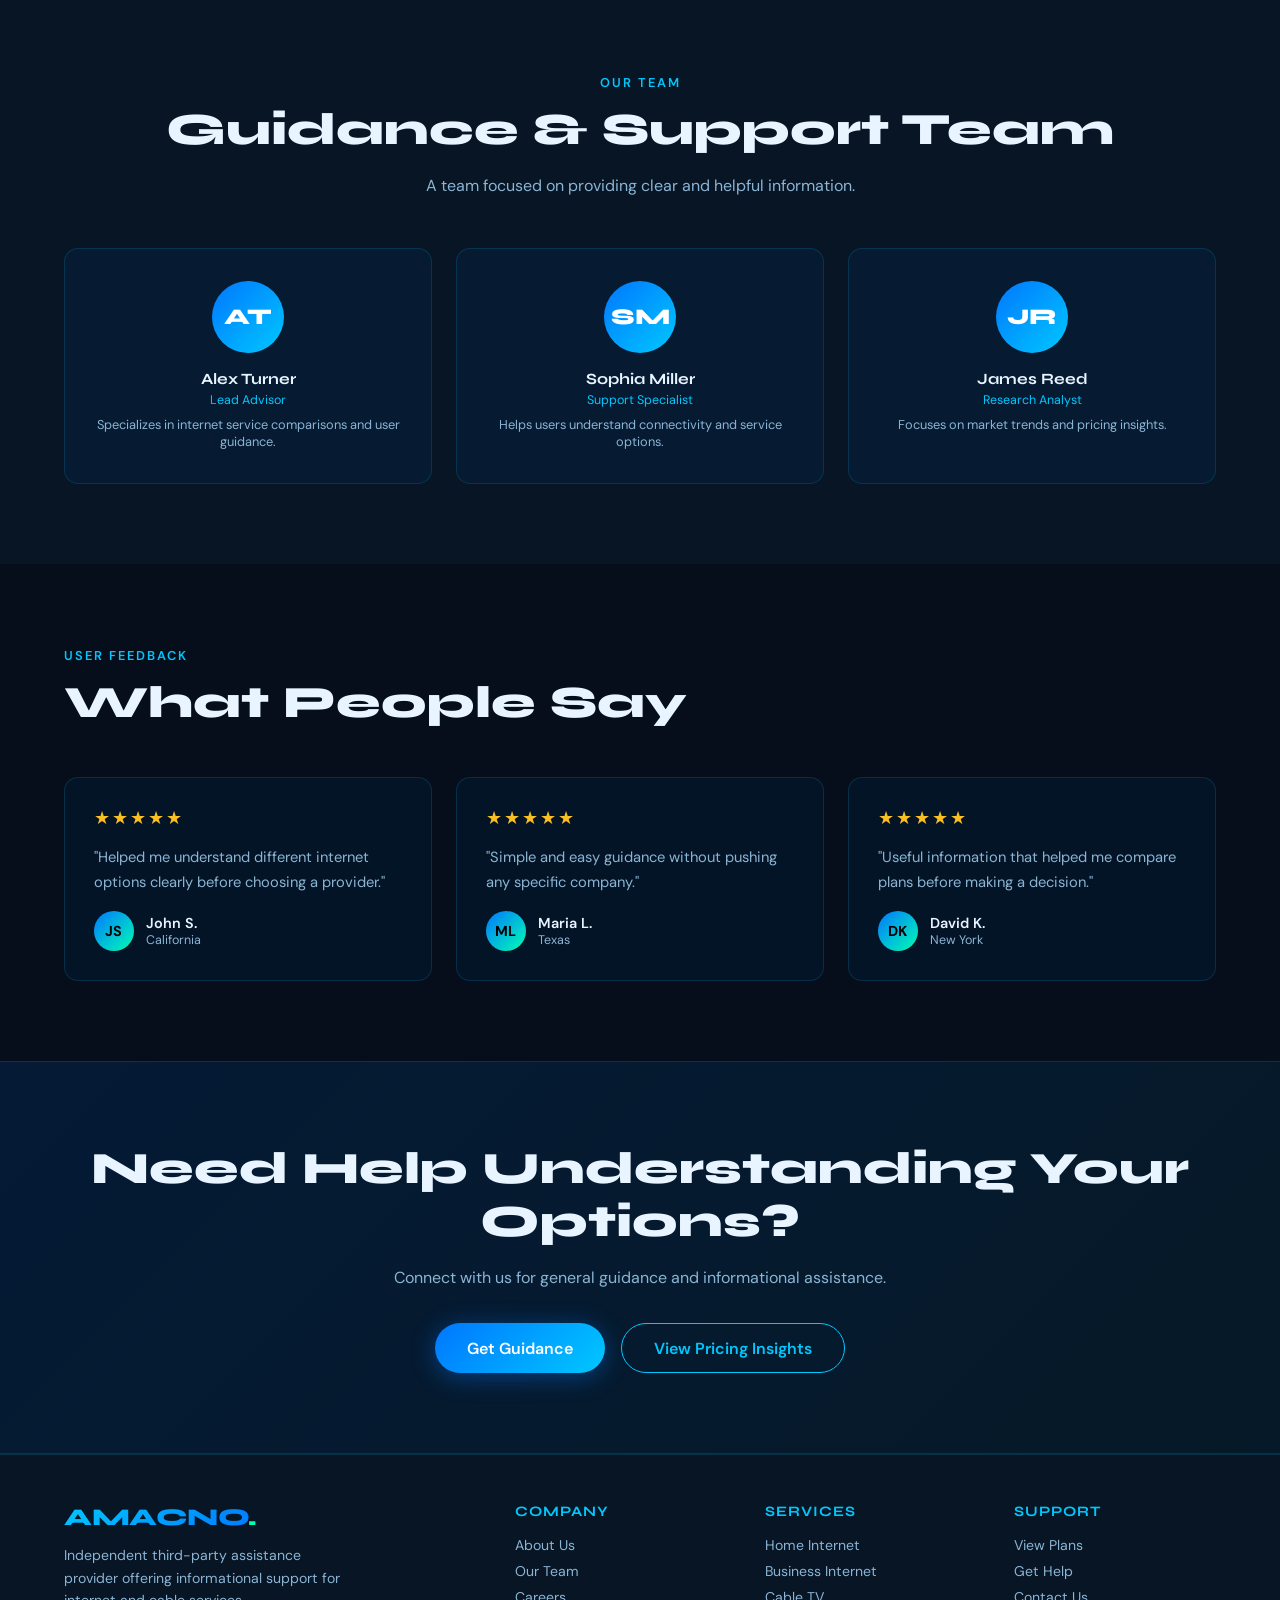
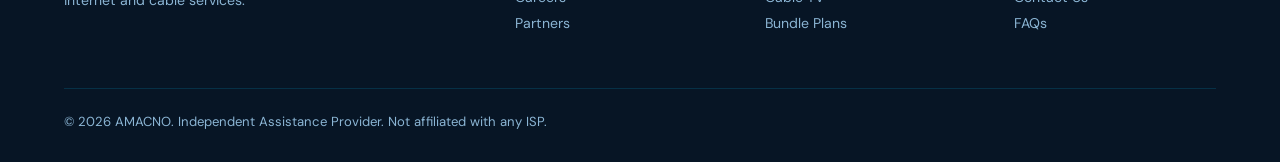
==== commit 823c1e9a: "Add files via upload" ====
--- a/aboutus.html
+++ b/aboutus.html
@@ -108,7 +108,9 @@
 </head>
 <body>
 
-<div class="top-banner">🚀 AMACNO PVT LTD – Connecting India at the Speed of Light &nbsp;|&nbsp; <span>Call: +91 98765 43210</span></div>
+<div class="top-banner">
+Independent Internet & Cable Assistance • Call Now: (844) 525-0789
+</div>
 
 <nav>
   <a class="logo" href="index.html">AMACNO<span>.</span></a>
@@ -131,40 +133,52 @@
 <!-- ABOUT HERO -->
 <div class="about-hero">
   <div class="section-tag">Who We Are</div>
-  <h1>Connecting India,<br><span class="grad">One Home at a Time</span></h1>
-  <p>AMACNO PVT LTD was founded with a single mission: to make reliable, high-speed internet accessible to every home and business across India — without the complexity, the hidden fees, or the poor service that has defined the industry for decades.</p>
+  <h1>Independent Guidance,<br><span class="grad">Helping You Make Informed Choices</span></h1>
+  <p>
+    AMACNO is an independent third-party assistance provider offering general guidance related to internet, Wi-Fi, and cable services across the United States. 
+    Our mission is to simplify complex service options and help individuals and businesses make informed decisions — without confusion or pressure.
+  </p>
 </div>
 
 <!-- NUMBERS BAND -->
 <div class="numbers-band">
-  <div class="num-item"><div class="num-big">50K+</div><div class="num-label">Happy Customers</div></div>
-  <div class="num-item"><div class="num-big">20+</div><div class="num-label">Cities Covered</div></div>
-  <div class="num-item"><div class="num-big">15</div><div class="num-label">Years of Service</div></div>
-  <div class="num-item"><div class="num-big">200+</div><div class="num-label">Certified Technicians</div></div>
-  <div class="num-item"><div class="num-big">4.8★</div><div class="num-label">Average Rating</div></div>
+  <div class="num-item"><div class="num-big">10K+</div><div class="num-label">Users Assisted</div></div>
+  <div class="num-item"><div class="num-big">Nationwide</div><div class="num-label">Coverage Insights</div></div>
+  <div class="num-item"><div class="num-big">10+</div><div class="num-label">Years Experience</div></div>
+  <div class="num-item"><div class="num-big">Support</div><div class="num-label">Guidance Focused</div></div>
+  <div class="num-item"><div class="num-big">4.5★</div><div class="num-label">User Satisfaction</div></div>
 </div>
 
 <!-- STORY SECTION -->
 <div class="story-grid">
   <div class="story-text">
     <div class="section-tag">Our Story</div>
-    <h2>15 Years of Connecting Communities</h2>
-    <p>Founded in 2010 in Mumbai, AMACNO PVT LTD began as a small team of telecom professionals frustrated by the lack of honest, customer-first internet services in India. We set out to change that — starting with a single promise: no hidden fees, ever.</p>
-    <p>Over 15 years, we've grown into one of India's most trusted connectivity facilitators, serving over 50,000 customers across major cities and townships. Our model is simple: partner with the best providers, charge fair prices, and deliver exceptional service at every touchpoint.</p>
-    <p>Today, AMACNO operates as an authorized dealer for India's leading telecom and cable operators, giving our customers access to the widest range of services — all managed through a single, dedicated support team available 24 hours a day, 365 days a year.</p>
+    <h2>Built to Simplify Connectivity Decisions</h2>
+    <p>
+      AMACNO was created to help individuals better understand internet and cable service options in a rapidly changing digital world. 
+      With so many providers, plans, and pricing models available, choosing the right service can often feel overwhelming.
+    </p>
+    <p>
+      Our goal is simple: provide clear, unbiased, and easy-to-understand information so users can confidently explore their options. 
+      We focus on education, comparison guidance, and general assistance — without promoting or selling any specific provider.
+    </p>
+    <p>
+      Today, we continue to support users across the United States by offering independent insights into service types, pricing ranges, and connectivity solutions.
+    </p>
     <div class="btn-group" style="margin-top:1.5rem;">
-      <a class="btn-primary" href="contact.html">Get in Touch</a>
-      <a class="btn-outline" href="plans.html">View Our Plans</a>
-    </div>
-  </div>
+      <button class="btn-primary" onclick="openHelp()">Get Guidance</button>
+      <a class="btn-outline" href="plans.html">View Pricing Insights</a>
+    </div>
+  </div>
+
   <div class="about-visual">
-    <div class="big-num">50K+</div>
-    <div class="big-label">Customers served across India</div>
+    <div class="big-num">10K+</div>
+    <div class="big-label">Users guided across the U.S.</div>
     <div class="stats-mini">
-      <div class="stat-mini"><div class="stat-mini-num">🏙️ 20+</div><div class="stat-mini-label">Cities & Townships</div></div>
-      <div class="stat-mini"><div class="stat-mini-num">⭐ 4.8</div><div class="stat-mini-label">Customer Rating</div></div>
-      <div class="stat-mini"><div class="stat-mini-num">🔧 200+</div><div class="stat-mini-label">Trained Technicians</div></div>
-      <div class="stat-mini"><div class="stat-mini-num">📅 2010</div><div class="stat-mini-label">Year Founded</div></div>
+      <div class="stat-mini"><div class="stat-mini-num">🌎 Nationwide</div><div class="stat-mini-label">Coverage Insights</div></div>
+      <div class="stat-mini"><div class="stat-mini-num">⭐ 4.5</div><div class="stat-mini-label">User Feedback</div></div>
+      <div class="stat-mini"><div class="stat-mini-num">📊 Info</div><div class="stat-mini-label">Guidance Driven</div></div>
+      <div class="stat-mini"><div class="stat-mini-num">📅 Ongoing</div><div class="stat-mini-label">Continuous Support</div></div>
     </div>
   </div>
 </div>
@@ -173,32 +187,35 @@
 <div class="timeline">
   <div class="section-header center" style="margin-bottom:3rem;">
     <div class="section-tag">Our Journey</div>
-    <h2 class="section-title">How We've Grown</h2>
-  </div>
+    <h2 class="section-title">How We Evolved</h2>
+  </div>
+
   <div class="timeline-items">
     <div class="timeline-item">
-      <div class="t-dot">2010</div>
-      <div class="t-content"><div class="t-year">Founded</div><h4>AMACNO PVT LTD is Established</h4><p>A small team of 5 telecom professionals founded AMACNO in Mumbai with a bold mission — transparent, reliable internet for all Indians.</p></div>
-    </div>
+      <div class="t-dot">Start</div>
+      <div class="t-content">
+        <div class="t-year">Foundation</div>
+        <h4>Focused on Guidance</h4>
+        <p>AMACNO began with the goal of helping users understand internet and cable services without confusion.</p>
+      </div>
+    </div>
+
     <div class="timeline-item">
-      <div class="t-dot">2013</div>
-      <div class="t-content"><div class="t-year">Expansion</div><h4>First 5,000 Customers</h4><p>Within 3 years we reached 5,000 satisfied customers across Mumbai and Pune, earning our first industry service award.</p></div>
-    </div>
+      <div class="t-dot">Growth</div>
+      <div class="t-content">
+        <div class="t-year">Expansion</div>
+        <h4>Reaching More Users</h4>
+        <p>Expanded support to assist users across multiple regions with general connectivity insights.</p>
+      </div>
+    </div>
+
     <div class="timeline-item">
-      <div class="t-dot">2016</div>
-      <div class="t-content"><div class="t-year">Milestone</div><h4>Pan-Maharashtra Operations</h4><p>We expanded our operations across Maharashtra, partnering with 3 major telecom operators and launching our dedicated business internet division.</p></div>
-    </div>
-    <div class="timeline-item">
-      <div class="t-dot">2019</div>
-      <div class="t-content"><div class="t-year">Growth</div><h4>Pan-India Presence</h4><p>AMACNO crosses 20,000 customers and launches in 10+ cities across India including Delhi, Bengaluru, Hyderabad, and Chennai.</p></div>
-    </div>
-    <div class="timeline-item">
-      <div class="t-dot">2022</div>
-      <div class="t-content"><div class="t-year">Innovation</div><h4>Launch of 10 Gbps Fibre Plans</h4><p>We introduced India's most comprehensive ultra-high-speed plans and expanded our certified technician network to 200+ professionals nationwide.</p></div>
-    </div>
-    <div class="timeline-item">
-      <div class="t-dot">2025</div>
-      <div class="t-content"><div class="t-year">Today</div><h4>50,000+ Customers & Growing</h4><p>AMACNO serves over 50,000 homes and businesses across 20+ cities with a 4.8-star rating and an industry-leading 99.9% uptime record.</p></div>
+      <div class="t-dot">Today</div>
+      <div class="t-content">
+        <div class="t-year">Present</div>
+        <h4>Independent Assistance Platform</h4>
+        <p>Continuing to provide unbiased, third-party guidance for better decision-making.</p>
+      </div>
     </div>
   </div>
 </div>
@@ -206,57 +223,57 @@
 <!-- VALUES -->
 <section>
   <div class="section-header center">
-    <div class="section-tag">What Drives Us</div>
-    <h2 class="section-title">Our Mission & Core Values</h2>
-    <p class="section-sub">Every decision at AMACNO is guided by a set of values that put our customers and communities first.</p>
-  </div>
+    <div class="section-tag">Our Principles</div>
+    <h2 class="section-title">What Guides Us</h2>
+    <p class="section-sub">Our approach is built on clarity, independence, and user-first thinking.</p>
+  </div>
+
   <div class="values-grid">
-    <div class="value-card"><span class="value-icon">🎯</span><h3>Customer First</h3><p>Every decision we make starts with one question: does this make life better for our customers? Their needs always come before ours.</p></div>
-    <div class="value-card"><span class="value-icon">💡</span><h3>Transparency</h3><p>No fine print. No surprise bills. No confusing contracts. We show you exactly what you're paying for and why — always.</p></div>
-    <div class="value-card"><span class="value-icon">⚡</span><h3>Reliability</h3><p>We deliver what we promise. From installation timelines to uptime guarantees, AMACNO is a brand our customers can count on.</p></div>
-    <div class="value-card"><span class="value-icon">🌱</span><h3>Community Impact</h3><p>We invest in the communities we serve — from school broadband programs to local employment and digital literacy initiatives.</p></div>
-    <div class="value-card"><span class="value-icon">🚀</span><h3>Innovation</h3><p>We continuously evolve our offerings to stay at the frontier of connectivity technology, so our customers always have access to the best.</p></div>
-    <div class="value-card"><span class="value-icon">🤝</span><h3>Integrity</h3><p>We act with honesty in every interaction — with customers, partners, and our team. Trust is our most valuable asset.</p></div>
+    <div class="value-card"><span class="value-icon">🎯</span><h3>User First</h3><p>We focus on providing helpful and relevant information for every user.</p></div>
+    <div class="value-card"><span class="value-icon">💡</span><h3>Clarity</h3><p>We simplify complex service options into easy-to-understand guidance.</p></div>
+    <div class="value-card"><span class="value-icon">⚖️</span><h3>Independence</h3><p>We do not promote or represent any service provider.</p></div>
+    <div class="value-card"><span class="value-icon">📊</span><h3>Informational Focus</h3><p>All support is based on general knowledge and market insights.</p></div>
+    <div class="value-card"><span class="value-icon">🔍</span><h3>Transparency</h3><p>No hidden agendas — only straightforward information.</p></div>
+    <div class="value-card"><span class="value-icon">🤝</span><h3>Trust</h3><p>We aim to build trust through honest and unbiased assistance.</p></div>
   </div>
 </section>
 
 <!-- TEAM -->
 <section style="background:var(--bg2);border-top:1px solid var(--border);">
   <div class="section-header center">
-    <div class="section-tag">The People Behind AMACNO</div>
-    <h2 class="section-title">Meet Our Leadership Team</h2>
-    <p class="section-sub">A passionate team of telecom, technology, and customer experience professionals united by a common mission.</p>
-  </div>
+    <div class="section-tag">Our Team</div>
+    <h2 class="section-title">Guidance & Support Team</h2>
+    <p class="section-sub">A team focused on providing clear and helpful information.</p>
+  </div>
+
   <div class="team-grid">
-    <div class="team-card"><div class="team-avatar">AK</div><h3>Amit Kumar</h3><div class="role">Founder & CEO</div><div class="bio">15+ years in telecom. Visionary behind AMACNO's customer-first approach.</div></div>
-    <div class="team-card"><div class="team-avatar">SP</div><h3>Sunita Patel</h3><div class="role">Chief Operations Officer</div><div class="bio">Operations expert ensuring every installation and service runs flawlessly.</div></div>
-    <div class="team-card"><div class="team-avatar">RG</div><h3>Rahul Gupta</h3><div class="role">Head of Technology</div><div class="bio">Network architect with 12+ years designing high-availability fibre infrastructure.</div></div>
-    <div class="team-card"><div class="team-avatar">NM</div><h3>Neha Mishra</h3><div class="role">Director of Customer Success</div><div class="bio">Champion of AMACNO's 4.8-star customer satisfaction rating and 24/7 support culture.</div></div>
-    <div class="team-card"><div class="team-avatar">VS</div><h3>Vikram Singh</h3><div class="role">Head of Business Development</div><div class="bio">Drives AMACNO's partnerships with India's leading telecom and cable operators.</div></div>
-    <div class="team-card"><div class="team-avatar">PA</div><h3>Priya Arora</h3><div class="role">Head of Finance</div><div class="bio">Ensures AMACNO's pricing stays honest, competitive, and completely transparent.</div></div>
+    <div class="team-card"><div class="team-avatar">AT</div><h3>Alex Turner</h3><div class="role">Lead Advisor</div><div class="bio">Specializes in internet service comparisons and user guidance.</div></div>
+    <div class="team-card"><div class="team-avatar">SM</div><h3>Sophia Miller</h3><div class="role">Support Specialist</div><div class="bio">Helps users understand connectivity and service options.</div></div>
+    <div class="team-card"><div class="team-avatar">JR</div><h3>James Reed</h3><div class="role">Research Analyst</div><div class="bio">Focuses on market trends and pricing insights.</div></div>
   </div>
 </section>
 
 <!-- TESTIMONIALS -->
 <section>
   <div class="section-header">
-    <div class="section-tag">What Customers Say</div>
-    <h2 class="section-title">Trusted by 50,000+ Indians</h2>
-  </div>
+    <div class="section-tag">User Feedback</div>
+    <h2 class="section-title">What People Say</h2>
+  </div>
+
   <div class="testimonials-grid">
-    <div class="testimonial"><div class="stars">★★★★★</div><p>"AMACNO transformed my work-from-home experience. The speeds are incredible and I haven't had a single outage in over a year. Truly worth every rupee."</p><div class="t-author"><div class="t-avatar">RK</div><div><div class="t-name">Rajesh Kumar</div><div class="t-role">Software Engineer, Mumbai</div></div></div></div>
-    <div class="testimonial"><div class="stars">★★★★★</div><p>"The installation was done in under two hours and the technician was extremely professional. Best internet service I've used in India by far."</p><div class="t-author"><div class="t-avatar">PS</div><div><div class="t-name">Priya Sharma</div><div class="t-role">Business Owner, Pune</div></div></div></div>
-    <div class="testimonial"><div class="stars">★★★★★</div><p>"We switched our entire office to AMACNO business plans. No slowdowns even with 50+ people online simultaneously. The dedicated bandwidth is a game changer."</p><div class="t-author"><div class="t-avatar">AM</div><div><div class="t-name">Arjun Mehta</div><div class="t-role">CEO, TechStartup Delhi</div></div></div></div>
+    <div class="testimonial"><div class="stars">★★★★★</div><p>"Helped me understand different internet options clearly before choosing a provider."</p><div class="t-author"><div class="t-avatar">JS</div><div><div class="t-name">John S.</div><div class="t-role">California</div></div></div></div>
+    <div class="testimonial"><div class="stars">★★★★★</div><p>"Simple and easy guidance without pushing any specific company."</p><div class="t-author"><div class="t-avatar">ML</div><div><div class="t-name">Maria L.</div><div class="t-role">Texas</div></div></div></div>
+    <div class="testimonial"><div class="stars">★★★★★</div><p>"Useful information that helped me compare plans before making a decision."</p><div class="t-author"><div class="t-avatar">DK</div><div><div class="t-name">David K.</div><div class="t-role">New York</div></div></div></div>
   </div>
 </section>
 
 <!-- CTA -->
 <div class="cta-section">
-  <h2>Want to Join the AMACNO Family?</h2>
-  <p>Whether as a customer, partner, or team member — we'd love to connect with you.</p>
+  <h2>Need Help Understanding Your Options?</h2>
+  <p>Connect with us for general guidance and informational assistance.</p>
   <div class="btn-group" style="justify-content:center;">
-    <a class="btn-primary" href="contact.html">Contact Us</a>
-    <a class="btn-outline" href="plans.html">View Our Plans</a>
+    <button class="btn-primary" onclick="openHelp()">Get Guidance</button>
+    <a class="btn-outline" href="plans.html">View Pricing Insights</a>
   </div>
 </div>
 
@@ -264,16 +281,38 @@
 <footer>
   <div class="footer-grid">
     <div class="footer-brand">
-      <a class="logo" href="index.html">AMACNO<span>.</span></a>
-      <p>India's trusted connectivity partner delivering high-speed internet, cable TV, and bundled services to homes and businesses.</p>
-    </div>
-    <div class="footer-col"><h4>Company</h4><a href="aboutus.html">About Us</a><a href="aboutus.html">Our Team</a><a href="contact.html">Careers</a><a href="contact.html">Partners</a></div>
-    <div class="footer-col"><h4>Services</h4><a href="services.html">Home Internet</a><a href="services.html">Business Internet</a><a href="services.html">Cable TV</a><a href="services.html">Bundle Plans</a></div>
-    <div class="footer-col"><h4>Support</h4><a href="plans.html">View Plans</a><a onclick="openHelp()" style="cursor:pointer;">Get Help</a><a href="contact.html">Contact Us</a><a href="plans.html">FAQs</a></div>
+      <a class="logo" href="index.html" style="text-decoration:none;">AMACNO<span>.</span></a>
+      <p>
+        Independent third-party assistance provider offering informational support 
+        for internet and cable services.
+      </p>
+    </div>
+    <div class="footer-col">
+      <h4>Company</h4>
+      <a href="aboutus.html">About Us</a>
+      <a href="aboutus.html">Our Team</a>
+      <a href="contact.html">Careers</a>
+      <a href="contact.html">Partners</a>
+    </div>
+    <div class="footer-col">
+      <h4>Services</h4>
+      <a href="services.html">Home Internet</a>
+      <a href="services.html">Business Internet</a>
+      <a href="services.html">Cable TV</a>
+      <a href="services.html">Bundle Plans</a>
+    </div>
+    <div class="footer-col">
+      <h4>Support</h4>
+      <a href="plans.html">View Plans</a>
+      <a onclick="openHelp()" style="cursor:pointer;">Get Help</a>
+      <a href="contact.html">Contact Us</a>
+      <a href="plans.html">FAQs</a>
+    </div>
   </div>
   <div class="footer-bottom">
-    <div>© 2025 AMACNO PVT LTD. All rights reserved. | CIN: U72900MH2010PTC123456</div>
-    <div class="social-links"><a class="social-link">f</a><a class="social-link">𝕏</a><a class="social-link">in</a><a class="social-link">W</a></div>
+    <div>
+      © 2026 AMACNO. Independent Assistance Provider. Not affiliated with any ISP.
+    </div>
   </div>
 </footer>
 
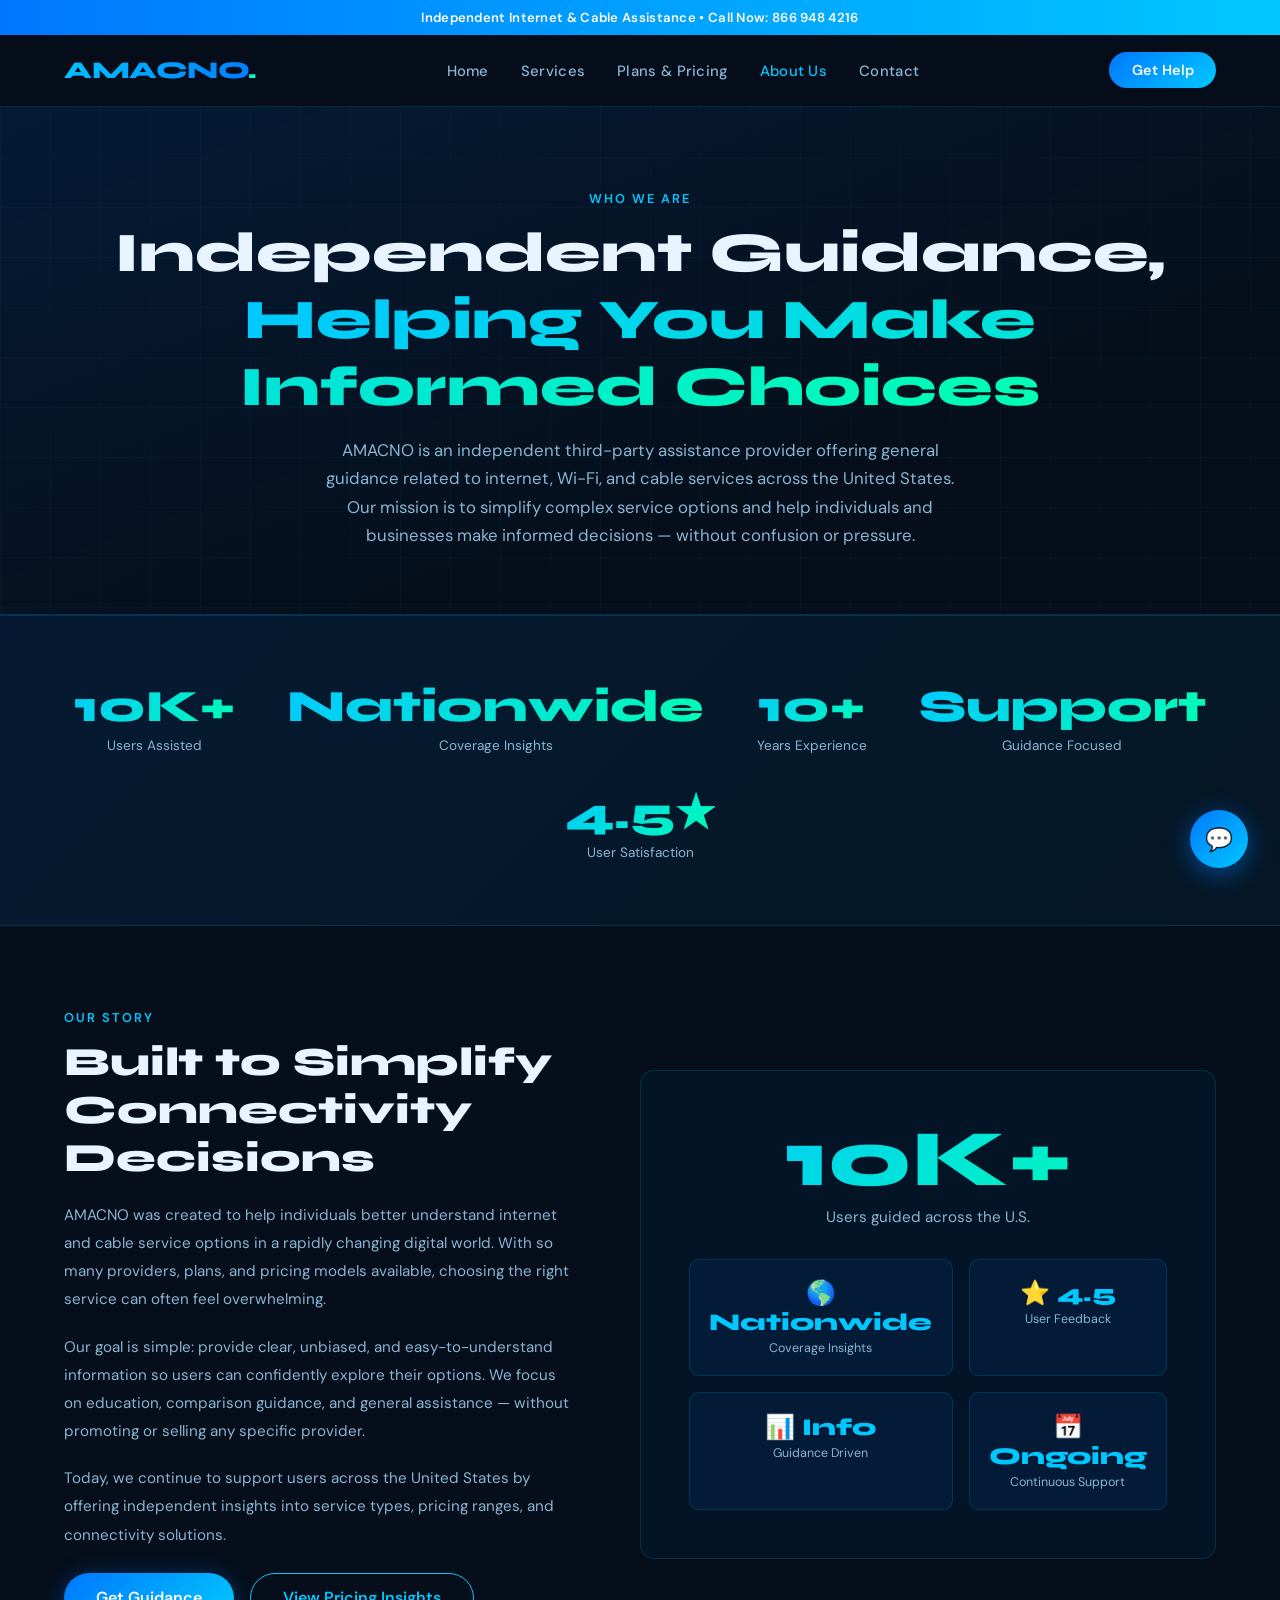
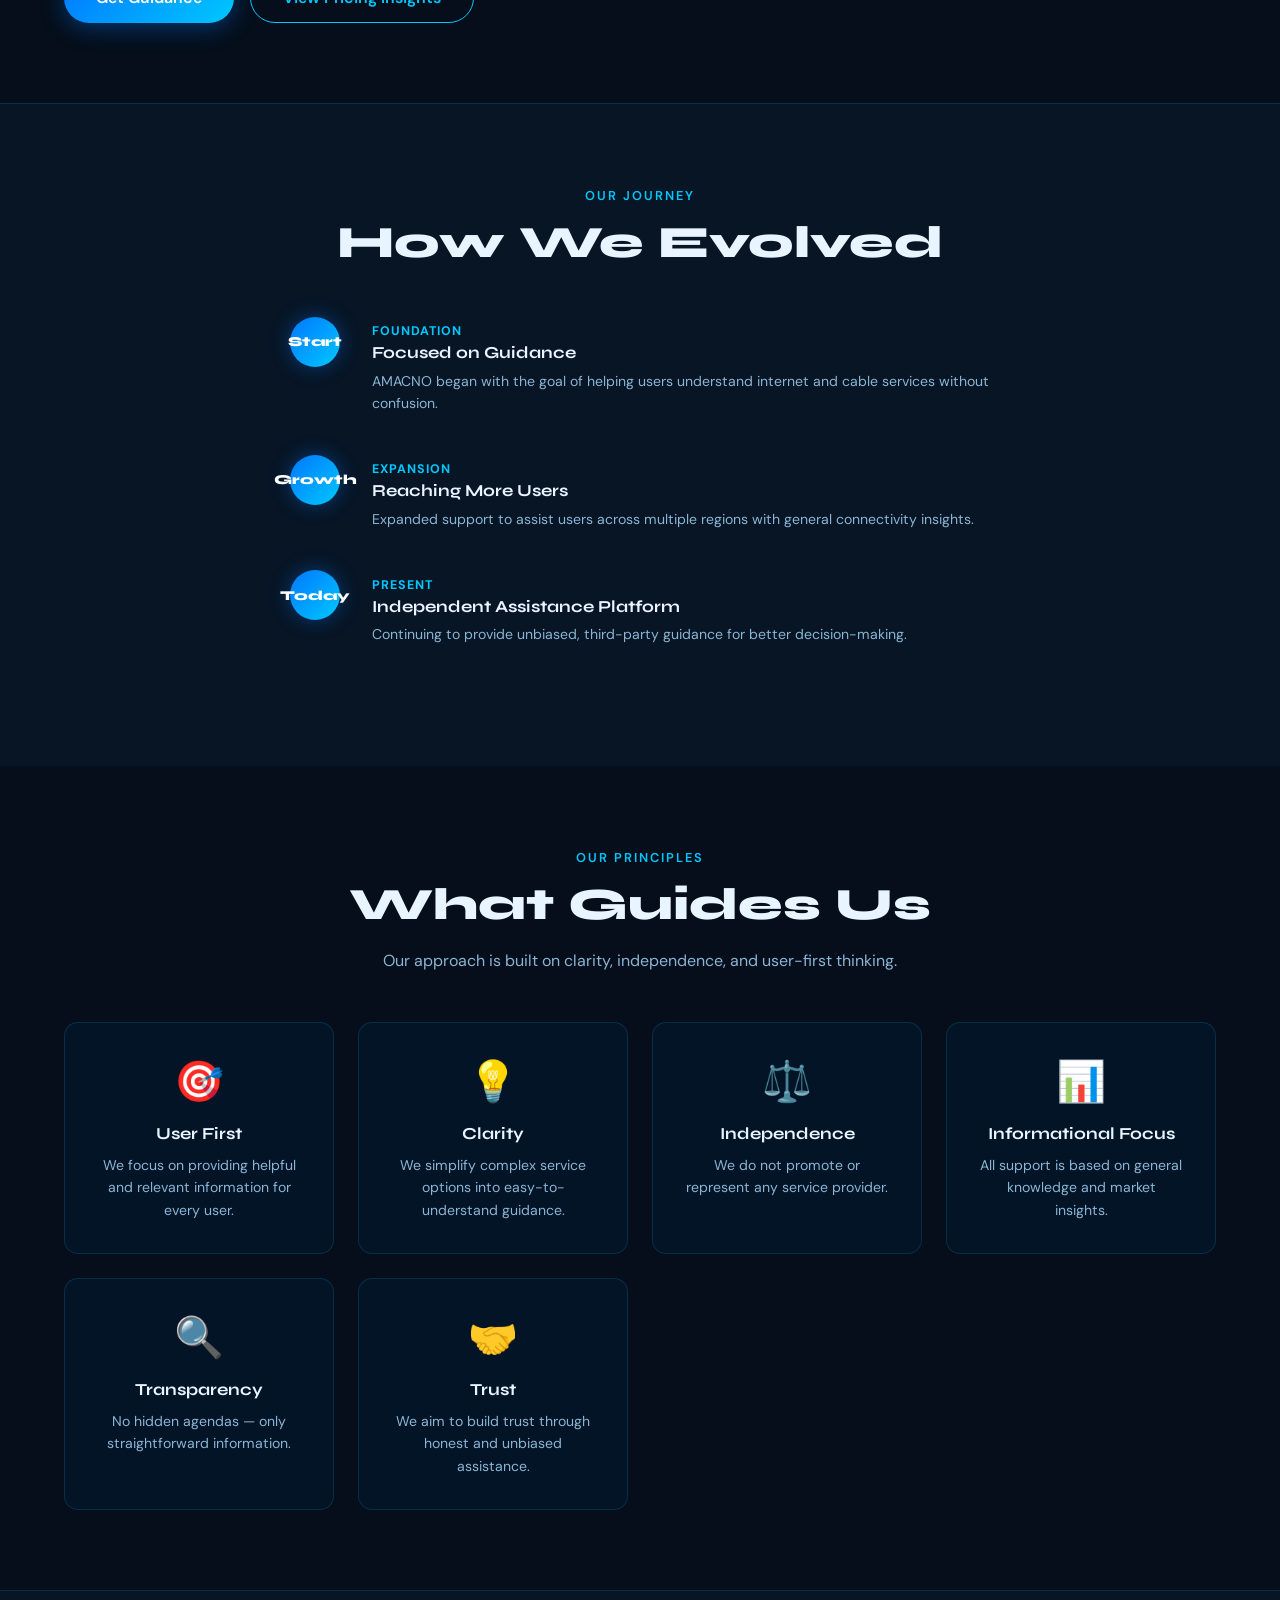
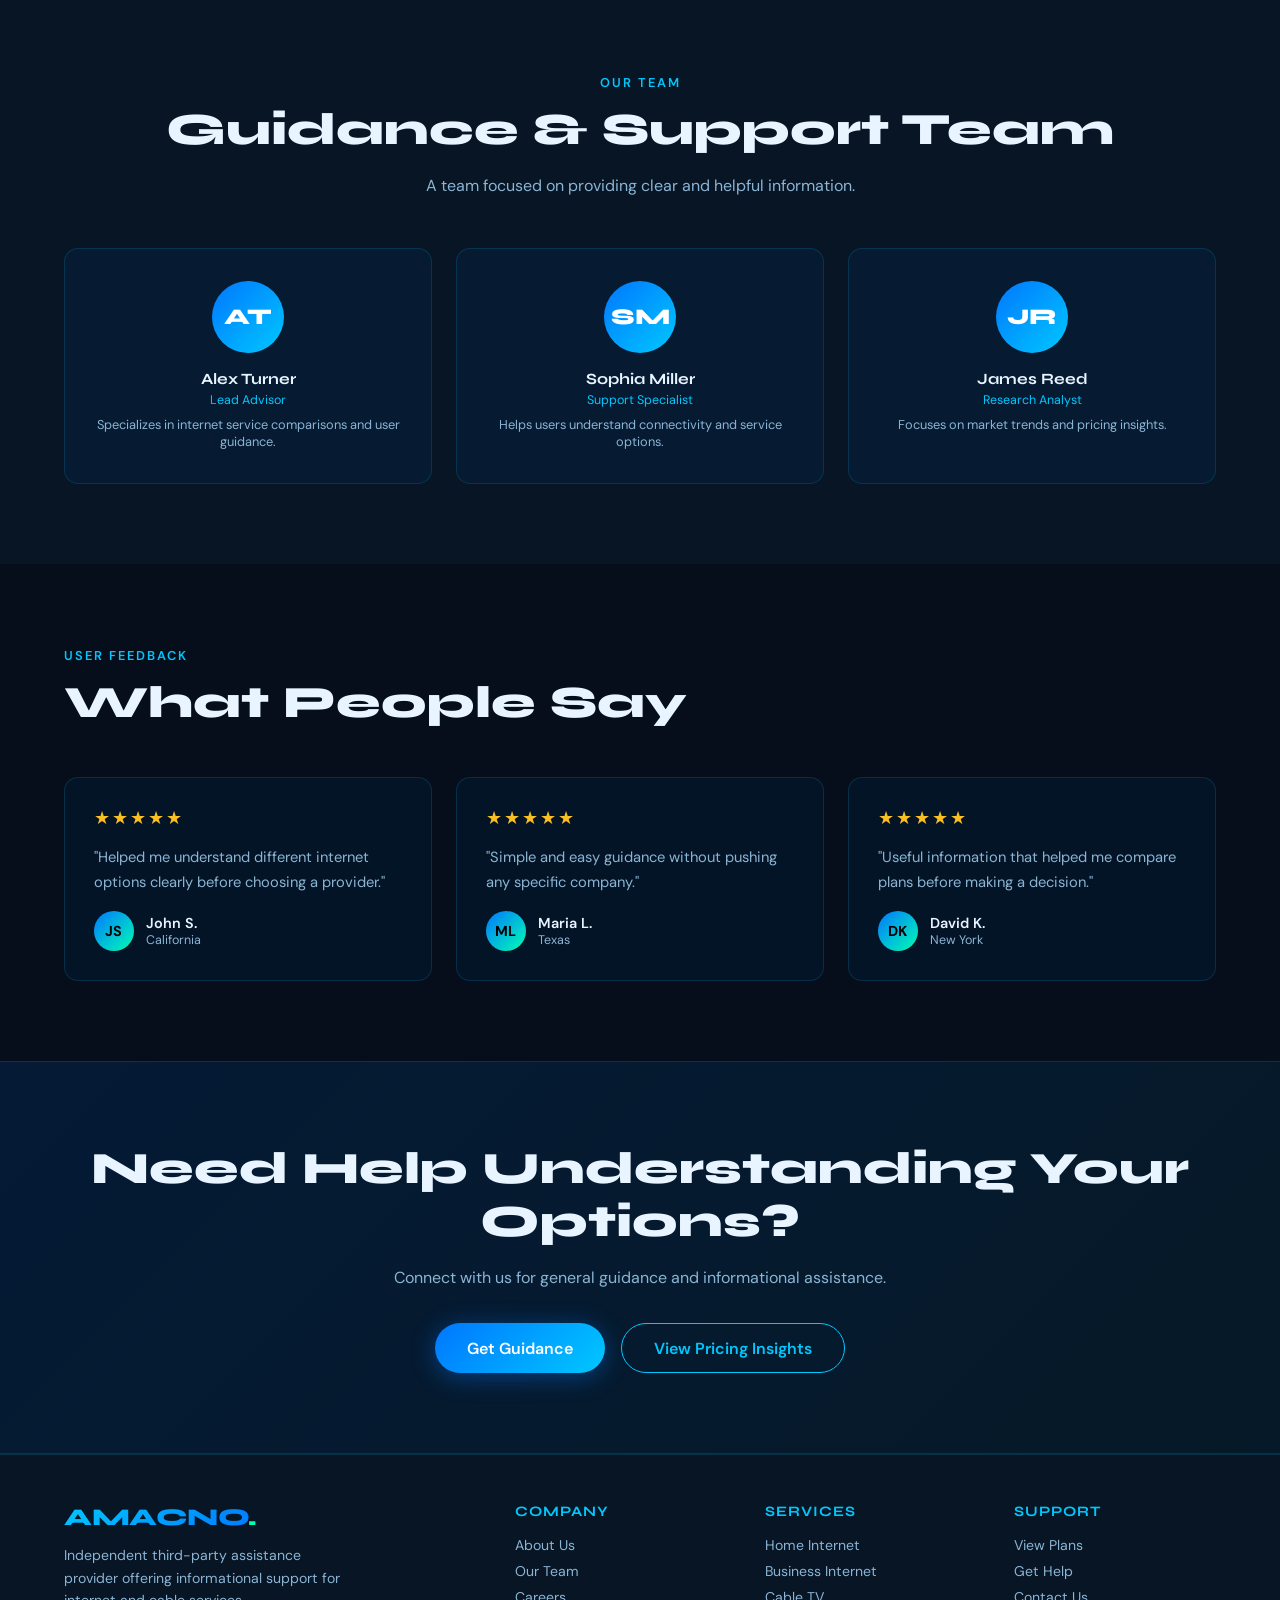
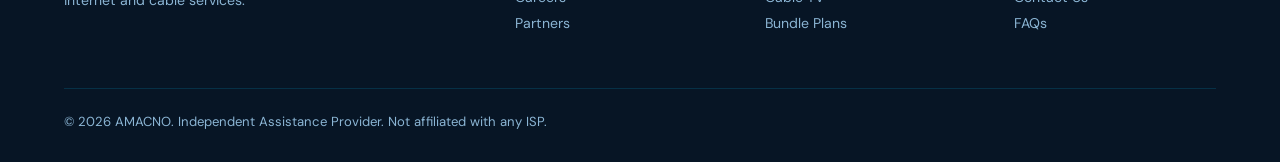
==== commit 5705640a: "Update contact number in aboutus.html" ====
--- a/aboutus.html
+++ b/aboutus.html
@@ -109,7 +109,7 @@
 <body>
 
 <div class="top-banner">
-Independent Internet & Cable Assistance • Call Now: (844) 525-0789
+Independent Internet & Cable Assistance • Call Now: 866 948 4216
 </div>
 
 <nav>
@@ -344,7 +344,7 @@
 function toggleMenu(){document.getElementById('mobileMenu').classList.toggle('open');}
 function openHelp(){document.getElementById('helpPopup').classList.add('active');document.getElementById('overlay').classList.add('active');}
 function closeHelp(){document.getElementById('helpPopup').classList.remove('active');document.getElementById('overlay').classList.remove('active');}
-const botReplies=["Thanks for your interest in AMACNO! Call +91 98765 43210 for any queries.","We've been connecting India since 2010 with 50,000+ happy customers.","Fill the contact form and our team will respond within the hour.","Plans start from ₹499/month — no hidden fees, no contracts.","We operate in 20+ cities across India. Contact us to check availability."];
+const botReplies=["Thanks for your interest in AMACNO! Call 866 948 4216 for any queries.","We've been connecting India since 2010 with 50,000+ happy customers.","Fill the contact form and our team will respond within the hour.","Plans start from ₹499/month — no hidden fees, no contracts.","We operate in 20+ cities across India. Contact us to check availability."];
 let botIdx=0;
 function sendChat(){const inp=document.getElementById('chatInput'),msgs=document.getElementById('chatMessages'),txt=inp.value.trim();if(!txt)return;msgs.innerHTML+=`<div class="chat-msg user">${txt}</div>`;inp.value='';setTimeout(()=>{msgs.innerHTML+=`<div class="chat-msg bot">🤖 ${botReplies[botIdx%botReplies.length]}</div>`;botIdx++;msgs.scrollTop=msgs.scrollHeight;},700);msgs.scrollTop=msgs.scrollHeight;}
 window.addEventListener('scroll',()=>{document.getElementById('scrollTop').classList.toggle('visible',window.scrollY>400);});
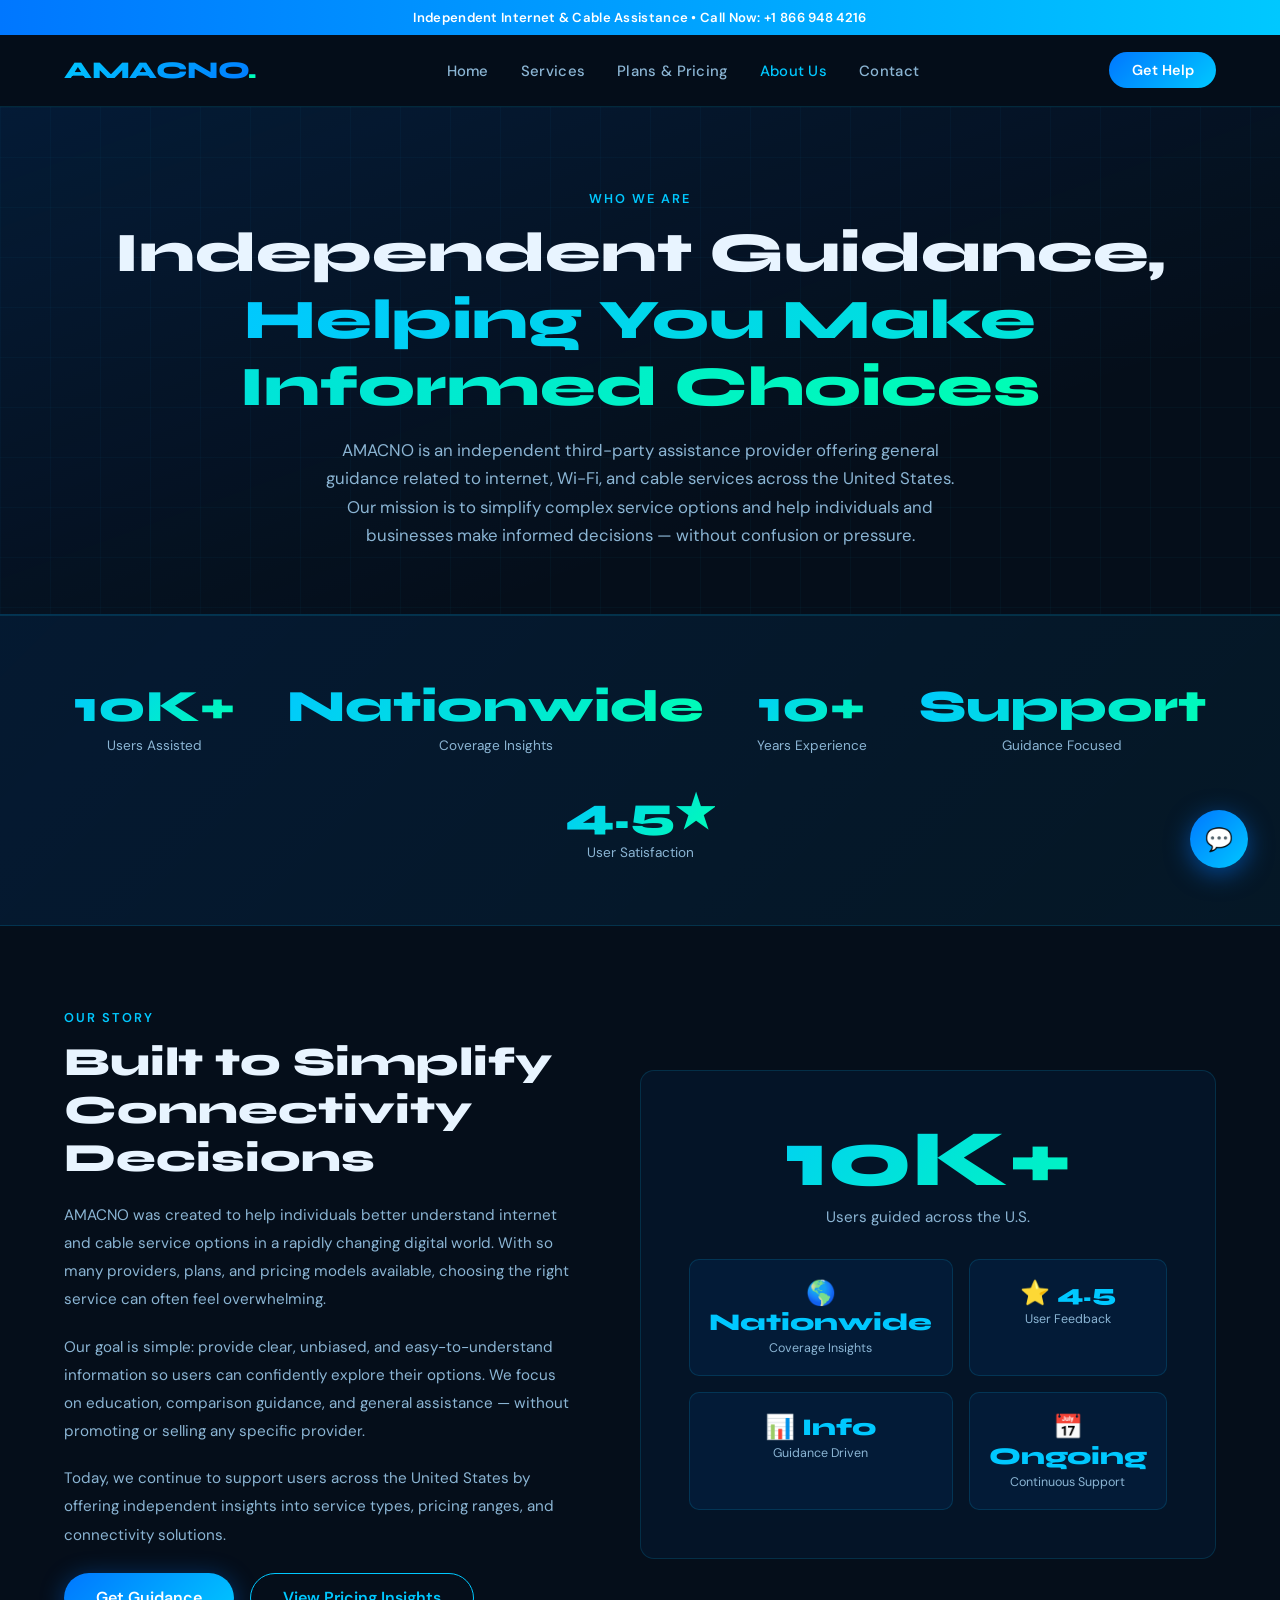
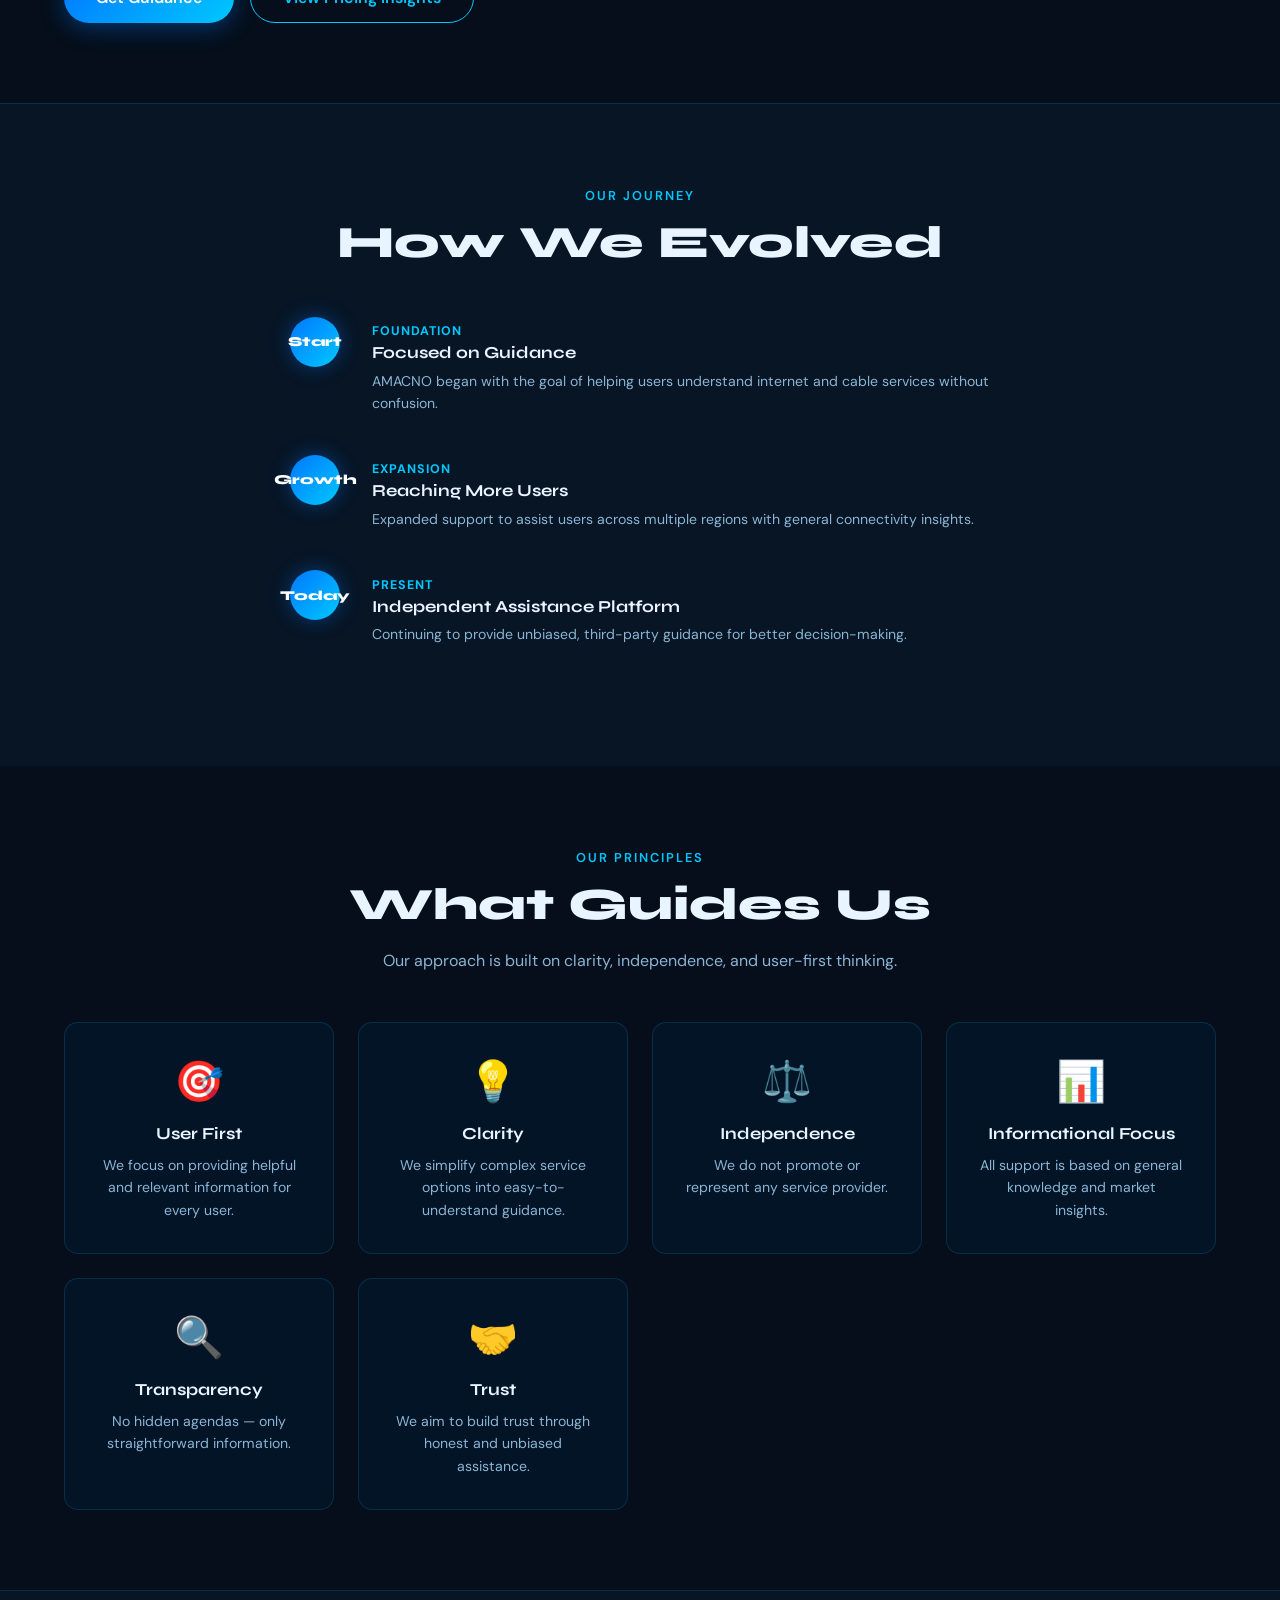
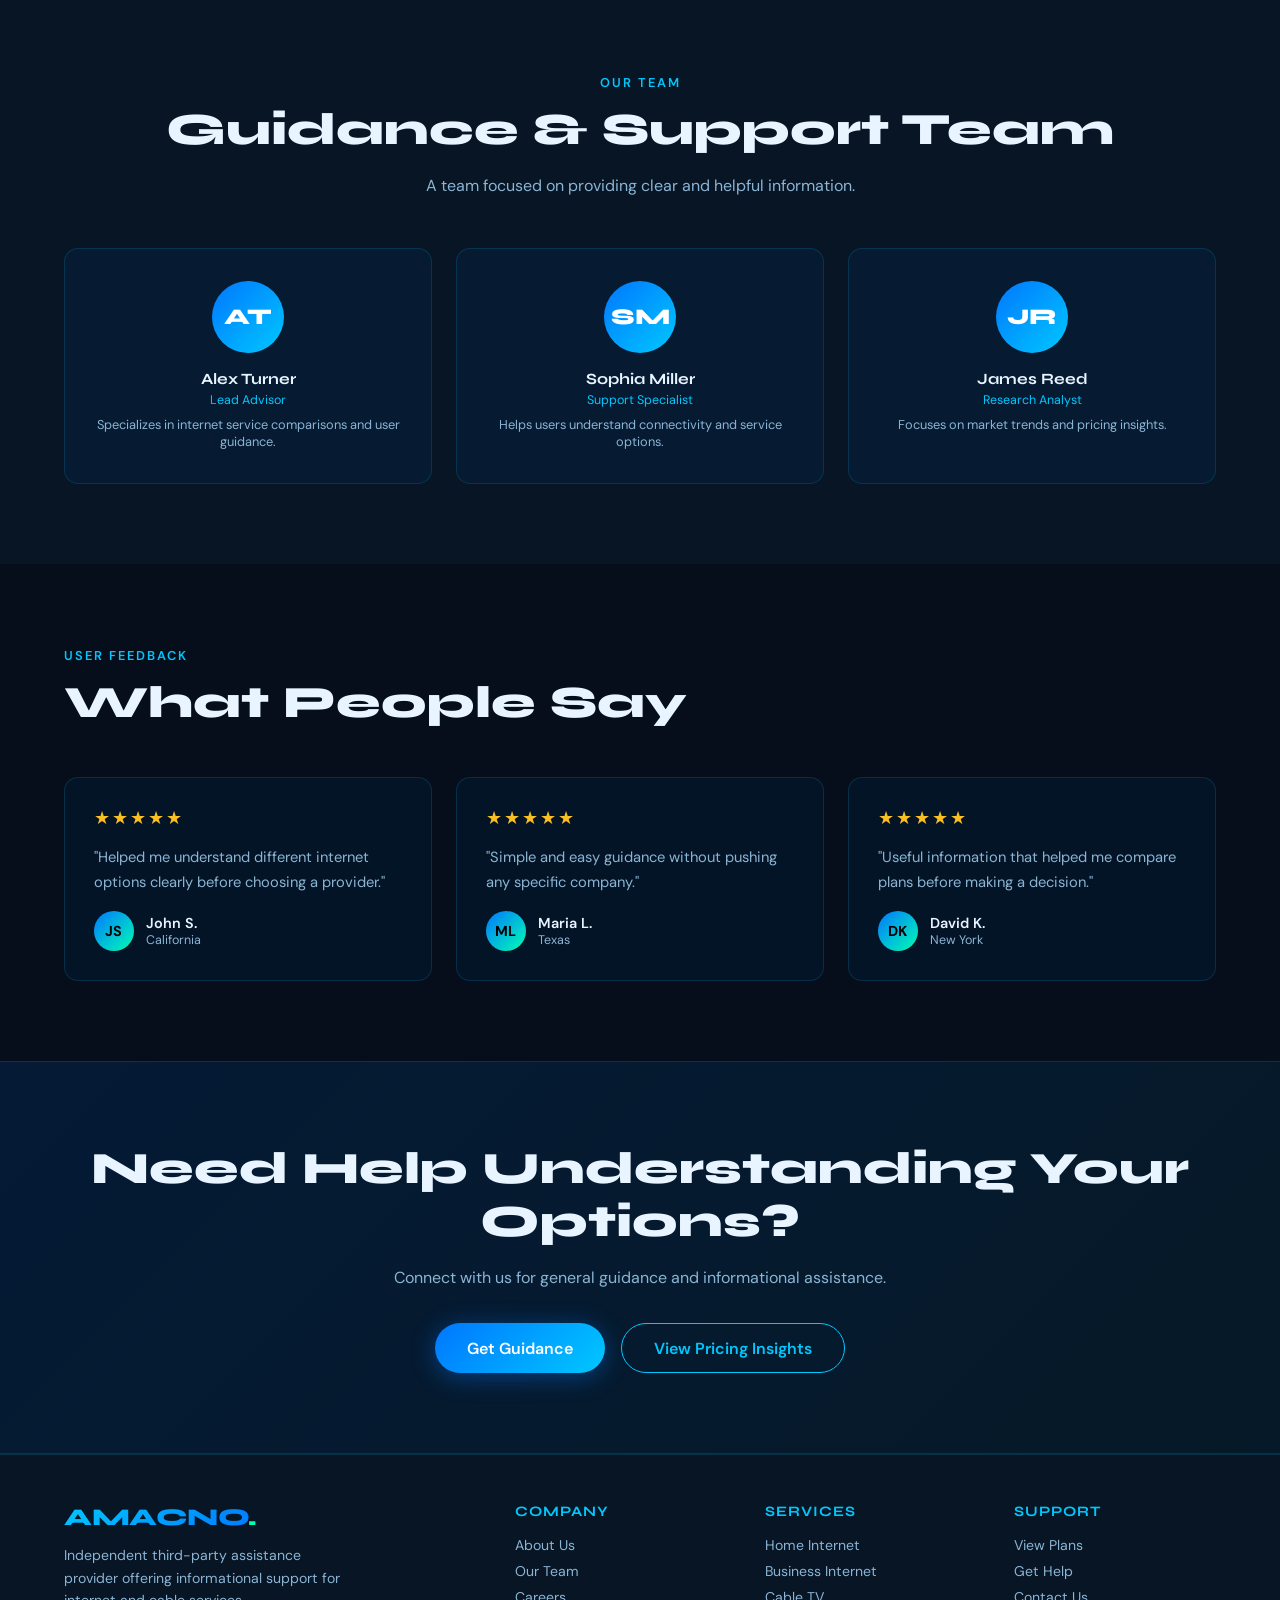
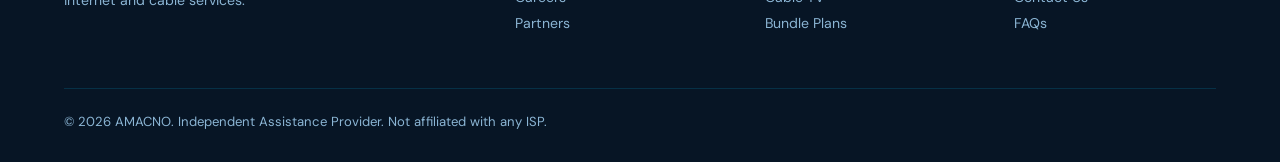
==== commit 62a3af05: "Update phone number format in aboutus.html" ====
--- a/aboutus.html
+++ b/aboutus.html
@@ -109,7 +109,7 @@
 <body>
 
 <div class="top-banner">
-Independent Internet & Cable Assistance • Call Now: 866 948 4216
+Independent Internet & Cable Assistance • Call Now: +1 866 948 4216
 </div>
 
 <nav>
@@ -344,7 +344,7 @@
 function toggleMenu(){document.getElementById('mobileMenu').classList.toggle('open');}
 function openHelp(){document.getElementById('helpPopup').classList.add('active');document.getElementById('overlay').classList.add('active');}
 function closeHelp(){document.getElementById('helpPopup').classList.remove('active');document.getElementById('overlay').classList.remove('active');}
-const botReplies=["Thanks for your interest in AMACNO! Call 866 948 4216 for any queries.","We've been connecting India since 2010 with 50,000+ happy customers.","Fill the contact form and our team will respond within the hour.","Plans start from ₹499/month — no hidden fees, no contracts.","We operate in 20+ cities across India. Contact us to check availability."];
+const botReplies=["Thanks for your interest in AMACNO! Call +1 866 948 4216 for any queries.","We've been connecting India since 2010 with 50,000+ happy customers.","Fill the contact form and our team will respond within the hour.","Plans start from ₹499/month — no hidden fees, no contracts.","We operate in 20+ cities across India. Contact us to check availability."];
 let botIdx=0;
 function sendChat(){const inp=document.getElementById('chatInput'),msgs=document.getElementById('chatMessages'),txt=inp.value.trim();if(!txt)return;msgs.innerHTML+=`<div class="chat-msg user">${txt}</div>`;inp.value='';setTimeout(()=>{msgs.innerHTML+=`<div class="chat-msg bot">🤖 ${botReplies[botIdx%botReplies.length]}</div>`;botIdx++;msgs.scrollTop=msgs.scrollHeight;},700);msgs.scrollTop=msgs.scrollHeight;}
 window.addEventListener('scroll',()=>{document.getElementById('scrollTop').classList.toggle('visible',window.scrollY>400);});
